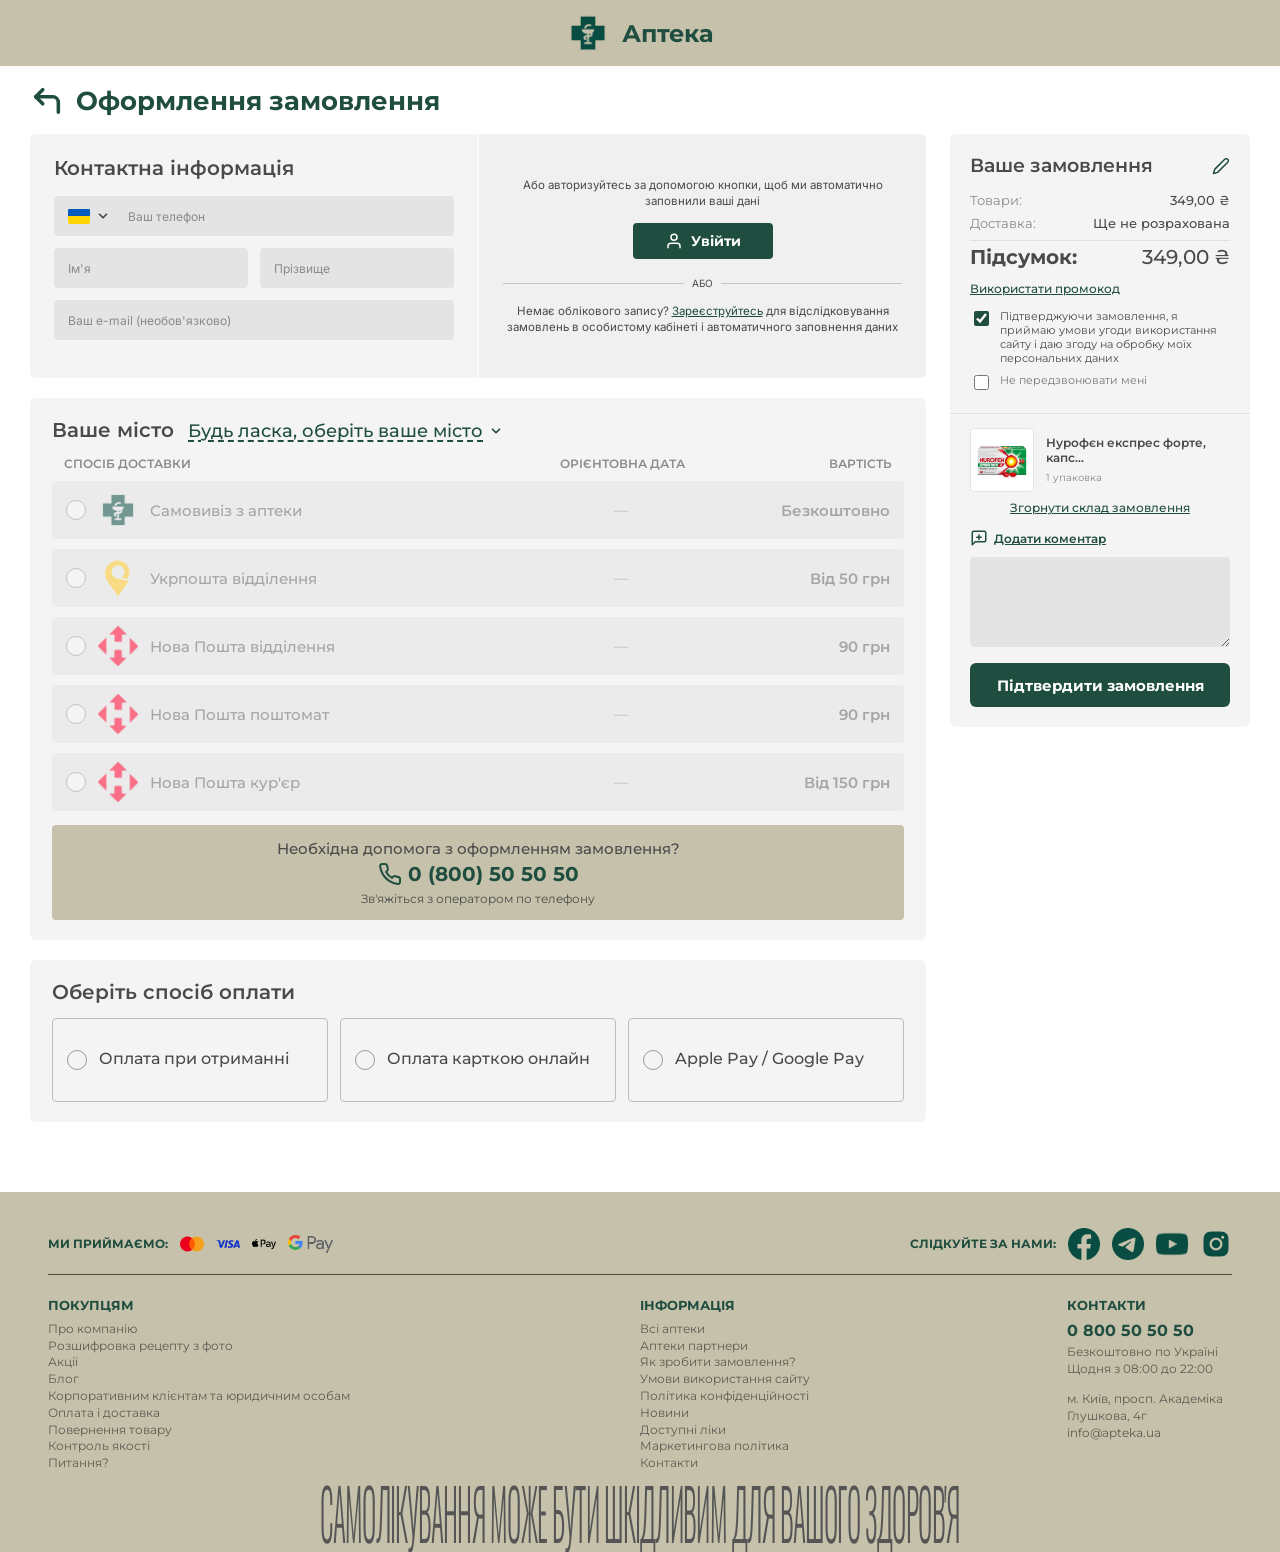
==== checkout.html @ 775d5322 "Головна сторінка, сторінка товару, оформлення замовлення" ====
<!DOCTYPE html>
<html lang="uk">
<head>
  <meta charset="UTF-8">
  <meta name="viewport" content="width=device-width, initial-scale=1.0">
  <title>Оформлення замовлення — Аптека</title>
  <link rel="stylesheet" href="css/variables.css">
  <link rel="stylesheet" href="css/base.css">
  <link rel="stylesheet" href="css/layout.css">
  <link rel="stylesheet" href="css/components.css">
  <link rel="stylesheet" href="css/checkout.css">
</head>
<body>
  <!-- Спрощена шапка сторінки -->
  <header class="header-simple">
    <a href="index.html" class="logo">
      <img src="img/logo.png" alt="Аптека">
      <span>Аптека</span>
    </a>
  </header>

  <main class="container checkout">
    <!-- Заголовок зі стрілочкою повернення -->
    <div class="checkout__title">
      <a href="index.html" class="checkout__back" aria-label="Назад">
        <span class="icon icon--return"></span>
      </a>
      <h1>Оформлення замовлення</h1>
    </div>

    <form class="checkout__grid" action="#" method="post">
      <div class="checkout__main">

        <!-- Контактна інформація -->
        <section class="card contact">
          <div class="contact__form">
            <h2>Контактна інформація</h2>

            <div class="field field--phone">
              <details class="flag-select">
                <summary aria-label="Код країни">
                  <img src="img/flag.png" alt="Україна">
                  <svg class="chev" viewBox="0 0 24 24" width="14" height="14" fill="none" stroke="currentColor" stroke-width="3" stroke-linecap="round" stroke-linejoin="round" aria-hidden="true"><path d="M6 9l6 6 6-6"/></svg>
                </summary>
                <ul>
                  <li><img src="img/flag.png" alt="">Україна <span>+380</span></li>
                </ul>
              </details>
              <input type="tel" name="phone" placeholder="Ваш телефон" inputmode="tel" autocomplete="tel" required
                     pattern="(\+?38)?0[0-9]{9}" title="Номер у форматі 0501234567 або +380501234567">
              <span class="field__error">Введіть коректний номер, наприклад 0501234567</span>
            </div>

            <div class="field-row">
              <div class="field">
                <input type="text" name="first-name" placeholder="Ім'я" autocomplete="given-name" required>
                <span class="field__error">Вкажіть ім'я</span>
              </div>
              <div class="field">
                <input type="text" name="last-name" placeholder="Прізвище" autocomplete="family-name" required>
                <span class="field__error">Вкажіть прізвище</span>
              </div>
            </div>

            <div class="field">
              <input type="email" name="email" placeholder="Ваш e-mail (необов'язково)" autocomplete="email">
              <span class="field__error">Перевірте адресу e-mail</span>
            </div>
          </div>

          <div class="contact__login">
            <p>Або авторизуйтесь за допомогою кнопки, щоб ми автоматично заповнили ваші дані</p>
            <a href="#" class="btn-login"><span class="icon icon--user"></span>Увійти</a>
            <div class="or"><span>АБО</span></div>
            <p>Немає облікового запису? <a href="#" class="link">Зареєструйтесь</a> для відслідковування замовлень в особистому кабінеті і автоматичного заповнення даних</p>
          </div>
        </section>

        <!-- Спосіб доставки -->
        <section class="card delivery">
          <div class="delivery__city">
            <h2>Ваше місто</h2>
            <a href="#city-modal" class="city-link">
              Будь ласка, оберіть ваше місто
              <svg class="chev" viewBox="0 0 24 24" width="14" height="14" fill="none" stroke="currentColor" stroke-width="3" stroke-linecap="round" stroke-linejoin="round" aria-hidden="true"><path d="M6 9l6 6 6-6"/></svg>
            </a>
          </div>

          <div class="delivery__head">
            <span>СПОСІБ ДОСТАВКИ</span>
            <span>ОРІЄНТОВНА ДАТА</span>
            <span>ВАРТІСТЬ</span>
          </div>

          <div class="delivery__list is-disabled">
            <label class="delivery__row">
              <input type="radio" name="delivery" id="d-pharmacy" disabled>
              <span class="delivery__main">
                <span class="radio"></span>
                <img src="img/logo.png" alt="">
                <span class="delivery__name">Самовивіз з аптеки</span>
              </span>
              <span class="delivery__date">—</span>
              <span class="delivery__price">Безкоштовно</span>
            </label>

            <label class="delivery__row">
              <input type="radio" name="delivery" id="d-ukr" disabled>
              <span class="delivery__main">
                <span class="radio"></span>
                <img src="img/ukrposhta.png" alt="">
                <span class="delivery__name">Укрпошта відділення</span>
              </span>
              <span class="delivery__date">—</span>
              <span class="delivery__price">Від 50 грн</span>
            </label>

            <label class="delivery__row">
              <input type="radio" name="delivery" id="d-np-branch" disabled>
              <span class="delivery__main">
                <span class="radio"></span>
                <img src="img/novaposhta.png" alt="">
                <span class="delivery__name">Нова Пошта відділення</span>
              </span>
              <span class="delivery__date">—</span>
              <span class="delivery__price">90 грн</span>
            </label>

            <label class="delivery__row">
              <input type="radio" name="delivery" id="d-np-box" disabled>
              <span class="delivery__main">
                <span class="radio"></span>
                <img src="img/novaposhta.png" alt="">
                <span class="delivery__name">Нова Пошта поштомат</span>
              </span>
              <span class="delivery__date">—</span>
              <span class="delivery__price">90 грн</span>
            </label>

            <label class="delivery__row">
              <input type="radio" name="delivery" id="d-np-courier" disabled>
              <span class="delivery__main">
                <span class="radio"></span>
                <img src="img/novaposhta.png" alt="">
                <span class="delivery__name">Нова Пошта кур'єр</span>
              </span>
              <span class="delivery__date">—</span>
              <span class="delivery__price">Від 150 грн</span>
            </label>
          </div>

          <div class="help">
            <p class="help__title">Необхідна допомога з оформленням замовлення?</p>
            <a href="tel:0800505050" class="help__phone">
              <span class="icon icon--phone"></span>
              0 (800) 50 50 50
            </a>
            <p class="help__sub">Зв'яжіться з оператором по телефону</p>
          </div>
        </section>

        <!-- Спосіб оплати -->
        <section class="card pay">
          <h2>Оберіть спосіб оплати</h2>
          <div class="pay__grid">
            <label class="pay__option">
              <input type="radio" name="pay" required>
              <span class="radio"></span>
              <span>Оплата при отриманні</span>
            </label>
            <label class="pay__option">
              <input type="radio" name="pay">
              <span class="radio"></span>
              <span>Оплата карткою онлайн</span>
            </label>
            <label class="pay__option">
              <input type="radio" name="pay">
              <span class="radio"></span>
              <span>Apple Pay / Google Pay</span>
            </label>
          </div>
        </section>
      </div>

      <!-- Ваше замовлення -->
      <aside class="card summary">
        <div class="summary__head">
          <h2>Ваше замовлення</h2>
          <a href="#order-modal" class="summary__edit" aria-label="Редагувати замовлення">
            <span class="icon icon--pencil"></span>
          </a>
        </div>

        <dl class="summary__rows">
          <div><dt>Товари:</dt><dd>349,00 ₴</dd></div>
          <div>
            <dt>Доставка:</dt>
            <dd>
              <span class="v v-none">Ще не розрахована</span>
              <span class="v v-pharmacy">Безкоштовно</span>
              <span class="v v-ukr">від 50 ₴</span>
              <span class="v v-np-branch">90 ₴</span>
              <span class="v v-np-box">90 ₴</span>
              <span class="v v-np-courier">від 150 ₴</span>
            </dd>
          </div>
          <div class="summary__total">
            <dt>Підсумок:</dt>
            <dd>
              <span class="v v-none v-pharmacy">349,00 ₴</span>
              <span class="v v-ukr">від 399,00 ₴</span>
              <span class="v v-np-branch">439,00 ₴</span>
              <span class="v v-np-box">439,00 ₴</span>
              <span class="v v-np-courier">від 499,00 ₴</span>
            </dd>
          </div>
        </dl>

        <a href="#" class="link summary__promo">Використати промокод</a>

        <label class="check">
          <input type="checkbox" required checked>
          <span>Підтверджуючи замовлення, я приймаю умови угоди використання сайту і даю згоду на обробку моїх персональних даних</span>
        </label>
        <label class="check check--muted">
          <input type="checkbox" name="no-call">
          <span>Не передзвонювати мені</span>
        </label>

        <hr class="summary__line">

        <input type="checkbox" id="fold" class="fold-toggle">
        <div class="summary__item">
          <img src="img/nurofen.png" alt="">
          <div>
            <strong>Нурофєн експрес форте, капс...</strong>
            <small>1 упаковка</small>
          </div>
        </div>
        <label for="fold" class="link summary__fold">
          <span class="when-open">Згорнути склад замовлення</span>
          <span class="when-closed">Розгорнути склад замовлення</span>
        </label>

        <a href="#" class="link summary__comment">
          <span class="icon icon--message"></span>
          Додати коментар
        </a>
        <textarea class="summary__textarea" name="comment" aria-label="Коментар до замовлення"></textarea>

        <button type="submit" class="btn-confirm">Підтвердити замовлення</button>
      </aside>
    </form>
  </main>

  <!-- Футер -->
  <footer class="footer">
    <div class="container">
      <div class="footer__top">
        <div class="footer__pay">
          <span class="footer__label">Ми приймаємо:</span>
          <img src="img/mastercard.png" alt="Mastercard">
          <img src="img/visa.png" alt="Visa">
          <img src="img/apple-pay.png" alt="Apple Pay">
          <img src="img/google-pay.png" alt="Google Pay">
        </div>
        <div class="footer__social">
          <span class="footer__label">Слідкуйте за нами:</span>
          <a href="#" aria-label="Facebook"><img src="img/facebook.png" alt="Facebook"></a>
          <a href="#" aria-label="Telegram"><img src="img/telegram.png" alt="Telegram"></a>
          <a href="#" aria-label="YouTube"><img src="img/youtube.png" alt="YouTube"></a>
          <a href="#" aria-label="Instagram"><img src="img/instagram.png" alt="Instagram"></a>
        </div>
      </div>

      <hr class="footer__line">

      <div class="footer__cols">
        <!-- Покупцям -->
        <div class="footer__col">
          <h4 class="footer__title">Покупцям</h4>
          <ul class="footer__list">
            <li><a href="#">Про компанію</a></li>
            <li><a href="#">Розшифровка рецепту з фото</a></li>
            <li><a href="#">Акції</a></li>
            <li><a href="#">Блог</a></li>
            <li><a href="#">Корпоративним клієнтам та юридичним особам</a></li>
            <li><a href="#">Оплата і доставка</a></li>
            <li><a href="#">Повернення товару</a></li>
            <li><a href="#">Контроль якості</a></li>
            <li><a href="#">Питання?</a></li>
          </ul>
        </div>

        <!-- Інформація -->
        <div class="footer__col">
          <h4 class="footer__title">Інформація</h4>
          <ul class="footer__list">
            <li><a href="#">Всі аптеки</a></li>
            <li><a href="#">Аптеки партнери</a></li>
            <li><a href="#">Як зробити замовлення?</a></li>
            <li><a href="#">Умови використання сайту</a></li>
            <li><a href="#">Політика конфіденційності</a></li>
            <li><a href="#">Новини</a></li>
            <li><a href="#">Доступні ліки</a></li>
            <li><a href="#">Маркетингова політика</a></li>
            <li><a href="#">Контакти</a></li>
          </ul>
        </div>

        <!-- Контакти -->
        <div class="footer__contacts">
          <h4>Контакти</h4>
          <p class="footer__phone">0 800 50 50 50</p>
          <p>Безкоштовно по Україні</p>
          <p>Щодня з 08:00 до 22:00</p>
          <p class="gap">м. Київ, просп. Академіка Глушкова, 4г</p>
          <p>info@apteka.ua</p>
        </div>
      </div>

      <div class="footer__warning">
        <span>САМОЛІКУВАННЯ МОЖЕ БУТИ ШКІДЛИВИМ ДЛЯ ВАШОГО ЗДОРОВ'Я</span>
      </div>
    </div>
  </footer>

  <!-- Мобільна навігація -->
  <nav class="mobile-nav" aria-label="Мобільна навігація">
    <a href="index.html" class="mobile-nav__item"><span class="icon icon--home"></span><span>Головна</span></a>
    <a href="catalog.html" class="mobile-nav__item"><span class="icon icon--catalog"></span><span>Каталог</span></a>
    <a href="pharmacies.html" class="mobile-nav__item"><span class="icon icon--location"></span><span>Всі аптеки</span></a>
    <a href="#" class="mobile-nav__item"><span class="icon icon--saved"></span><span>Обране</span></a>
    <a href="checkout.html" class="mobile-nav__item"><span class="icon icon--shop"></span><span>Кошик</span></a>
  </nav>

  <!-- Модальне вікно вибір міста -->
  <div class="modal" id="city-modal">
    <a href="#" class="modal__overlay" aria-label="Закрити"></a>
    <div class="modal__dialog">
      <a href="#" class="modal__close modal__close--light" aria-label="Закрити">
        <svg viewBox="0 0 24 24" width="24" height="24" fill="none" stroke="currentColor" stroke-width="2.5" stroke-linecap="round" aria-hidden="true"><path d="M5 5l14 14M19 5L5 19"/></svg>
      </a>
      <div class="city__top">
        <label for="city-input">Ваш населений пункт:</label>
        <div class="city__search">
          <input id="city-input" type="text" placeholder="Введіть назву міста" autocomplete="off">
          <button type="button" aria-label="Визначити місцезнаходження">
            <svg viewBox="0 0 24 24" width="26" height="26" fill="none" stroke="currentColor" stroke-width="2" stroke-linecap="round" aria-hidden="true"><circle cx="12" cy="12" r="7"/><circle cx="12" cy="12" r="2.5" fill="currentColor"/><path d="M12 2v3M12 19v3M2 12h3M19 12h3"/></svg>
          </button>
        </div>
        <p>Ми возимо у всі населені пункти України. Вкажіть необхідне Вам місто чи село, щоб побачити доступні способи доставки</p>
      </div>
      <div class="city__popular">
        <h3>Популярні міста:</h3>
        <div class="city__chips">
          <a href="#" class="city-chip">Київ</a>
          <a href="#" class="city-chip">Львів</a>
          <a href="#" class="city-chip">Харків</a>
          <a href="#" class="city-chip">Одеса</a>
          <a href="#" class="city-chip">Дніпро</a>
          <a href="#" class="city-chip">Луцьк</a>
          <a href="#" class="city-chip">Полтава</a>
          <a href="#" class="city-chip">Запоріжжя</a>
        </div>
      </div>
    </div>
  </div>

  <!-- Модальне вікно редагування замовлення -->
  <div class="modal" id="order-modal">
    <a href="#" class="modal__overlay" aria-label="Закрити"></a>
    <div class="modal__dialog modal__dialog--order">
      <a href="#" class="modal__close modal__close--dark" aria-label="Закрити">
        <svg viewBox="0 0 24 24" width="24" height="24" fill="none" stroke="currentColor" stroke-width="2.5" stroke-linecap="round" aria-hidden="true"><path d="M5 5l14 14M19 5L5 19"/></svg>
      </a>
      <div class="order-item">
        <img src="img/nurofen.png" alt="Нурофєн експрес форте">
        <div class="order-item__info">
          <h3>Нурофєн експрес форте</h3>
          <small>Арт: 814278</small>
          <div class="order-item__qty">
            <button type="button" class="qty-btn" aria-label="Менше">
              <svg viewBox="0 0 24 24" width="20" height="20" fill="none" stroke="currentColor" stroke-width="3" stroke-linecap="round" aria-hidden="true"><path d="M5 12h14"/></svg>
            </button>
            <span>1</span>
            <button type="button" class="qty-btn" aria-label="Більше">
              <svg viewBox="0 0 24 24" width="20" height="20" fill="none" stroke="currentColor" stroke-width="3" stroke-linecap="round" aria-hidden="true"><path d="M12 5v14M5 12h14"/></svg>
            </button>
          </div>
        </div>
        <button type="button" class="order-item__delete" aria-label="Видалити товар">
          <svg viewBox="0 0 24 24" width="22" height="22" fill="none" stroke="currentColor" stroke-width="2" stroke-linecap="round" stroke-linejoin="round" aria-hidden="true"><path d="M4 7h16M9 7V4h6v3M6 7l1 13h10l1-13M10 11v6M14 11v6"/></svg>
        </button>
      </div>
    </div>
  </div>

  <!-- Скрипт для перегляду інформації в футері на мобільному -->
  <script>
    document.querySelectorAll('.footer__title').forEach(title => {
      title.addEventListener('click', () => {
        if (window.innerWidth <= 640) {
          title.parentElement.classList.toggle('is-open');
        }
      });
    });
  </script>
</body>
</html>
---- css/variables.css ----
:root {
  /* Кольори */
  --color-primary: #1F4D3F;
  --color-accent: #C5C1AA;
  --color-accent-dark: #B3AF96;
  --color-bg-soft: #E6F2E6;
  --color-text: #1A1A1A;
  --color-text-muted: #6F6F6F;
  --color-border: #E3E3E3;

  /* Шрифти */
  --font-heading: "Montserrat", Arial, sans-serif;
  --font-body: "Inter", Arial, sans-serif;

  /* Радіуси й тіні */
  --radius-sm: 6px;
  --radius-lg: 24px;
  --radius-pill: 999px;
  --shadow-pill: 0 3px 6px rgba(0, 0, 0, .3);
  --shadow-header: 0 4px 10px rgba(0, 0, 0, .25);

  /* Геометрія */
  --header-h: 76px;
  --container: 1290px;
  --gap: 34px;

  /* Векторні SVG-іконки */
  --svg-location: url("data:image/svg+xml,%3Csvg xmlns='http://www.w3.org/2000/svg' viewBox='0 0 24 24' fill='none' stroke='white' stroke-width='2' stroke-linecap='round' stroke-linejoin='round'%3E%3Cpath d='M21 10c0 7-9 13-9 13s-9-6-9-13a9 9 0 0 1 18 0z'%3E%3C/path%3E%3Ccircle cx='12' cy='10' r='3'%3E%3C/circle%3E%3C/svg%3E");
  --svg-location-filled: url("data:image/svg+xml,%3Csvg xmlns='http://www.w3.org/2000/svg' viewBox='0 0 24 24' fill='white'%3E%3Cpath d='M12 2C8.13 2 5 5.13 5 9c0 5.25 7 13 7 13s7-7.75 7-13c0-3.87-3.13-7-7-7zm0 9.5c-1.38 0-2.5-1.12-2.5-2.5s1.12-2.5 2.5-2.5 2.5 1.12 2.5 2.5-1.12 2.5-2.5 2.5z'/%3E%3C/svg%3E");

  --svg-chevron-down: url("data:image/svg+xml,%3Csvg xmlns='http://www.w3.org/2000/svg' viewBox='0 0 24 24' fill='none' stroke='white' stroke-width='2.5' stroke-linecap='round' stroke-linejoin='round'%3E%3Cpolyline points='6 9 12 15 18 9'%3E%3C/polyline%3E%3C/svg%3E");

  --svg-saved: url("data:image/svg+xml,%3Csvg xmlns='http://www.w3.org/2000/svg' viewBox='0 0 24 24' fill='none' stroke='currentColor' stroke-width='2' stroke-linecap='round' stroke-linejoin='round'%3E%3Cpath d='M19 21l-7-5-7 5V5a2 2 0 0 1 2-2h10a2 2 0 0 1 2 2z'%3E%3C/path%3E%3C/svg%3E");
  --svg-saved-filled: url("data:image/svg+xml,%3Csvg xmlns='http://www.w3.org/2000/svg' viewBox='0 0 24 24' fill='currentColor'%3E%3Cpath d='M17 3H7c-1.1 0-1.99.9-1.99 2L5 21l7-3 7 3V5c0-1.1-.9-2-2-2z'/%3E%3C/svg%3E");

  --svg-user: url("data:image/svg+xml,%3Csvg xmlns='http://www.w3.org/2000/svg' viewBox='0 0 24 24' fill='none' stroke='currentColor' stroke-width='2' stroke-linecap='round' stroke-linejoin='round'%3E%3Cpath d='M20 21v-2a4 4 0 0 0-4-4H8a4 4 0 0 0-4 4v2'%3E%3C/path%3E%3Ccircle cx='12' cy='7' r='4'%3E%3C/circle%3E%3C/svg%3E");
  --svg-user-filled: url("data:image/svg+xml,%3Csvg xmlns='http://www.w3.org/2000/svg' viewBox='0 0 24 24' fill='currentColor'%3E%3Cpath d='M12 12c2.21 0 4-1.79 4-4s-1.79-4-4-4-4 1.79-4 4 1.79 4 4 4zm0 2c-2.67 0-8 1.34-8 4v2h16v-2c0-2.66-5.33-4-8-4z'/%3E%3C/svg%3E");

  --svg-shop: url("data:image/svg+xml,%3Csvg xmlns='http://www.w3.org/2000/svg' viewBox='0 0 24 24' fill='none' stroke='currentColor' stroke-width='2' stroke-linecap='round' stroke-linejoin='round'%3E%3Ccircle cx='9' cy='21' r='1'%3E%3C/circle%3E%3Ccircle cx='20' cy='21' r='1'%3E%3C/circle%3E%3Cpath d='M1 1h4l2.68 13.39a2 2 0 0 0 2 1.61h9.72a2 2 0 0 0 2-1.61L23 6H6'%3E%3C/path%3E%3C/svg%3E");
  --svg-shop-filled: url("data:image/svg+xml,%3Csvg xmlns='http://www.w3.org/2000/svg' viewBox='0 0 24 24' fill='currentColor'%3E%3Cpath d='M7 18c-1.1 0-1.99.9-1.99 2S5.9 22 7 22s2-.9 2-2-.9-2-2-2zM1 2v2h2l3.6 7.59-1.35 2.45c-.16.28-.25.61-.25.96 0 1.1.9 2 2 2h12v-2H7.42c-.14 0-.25-.11-.25-.25l.03-.12.9-1.63h7.45c.75 0 1.41-.41 1.75-1.03l3.58-6.49A1.003 1.003 0 0 0 20 4H5.21l-.94-2H1zm16 16c-1.1 0-1.99.9-1.99 2s.89 2 1.99 2 2-.9 2-2-.9-2-2-2z'/%3E%3C/svg%3E");

  --svg-catalog: url("data:image/svg+xml,%3Csvg xmlns='http://www.w3.org/2000/svg' viewBox='0 0 24 24' fill='currentColor'%3E%3Ccircle cx='7' cy='7' r='3'/%3E%3Ccircle cx='17' cy='7' r='3'/%3E%3Ccircle cx='7' cy='17' r='3'/%3E%3Ccircle cx='17' cy='17' r='3'/%3E%3C/svg%3E");
  --svg-search: url("data:image/svg+xml,%3Csvg xmlns='http://www.w3.org/2000/svg' viewBox='0 0 24 24' fill='none' stroke='white' stroke-width='2.5' stroke-linecap='round' stroke-linejoin='round'%3E%3Ccircle cx='11' cy='11' r='7'%3E%3C/circle%3E%3Cline x1='21' y1='21' x2='16.65' y2='16.65'%3E%3C/line%3E%3C/svg%3E");

  --svg-arrow-back: url("data:image/svg+xml,%3Csvg xmlns='http://www.w3.org/2000/svg' viewBox='0 0 24 24' fill='none' stroke='currentColor' stroke-width='2' stroke-linecap='round' stroke-linejoin='round'%3E%3Cpolyline points='14 18 8 12 14 6'%3E%3C/polyline%3E%3C/svg%3E");
  --svg-arrow-forward: url("data:image/svg+xml,%3Csvg xmlns='http://www.w3.org/2000/svg' viewBox='0 0 24 24' fill='none' stroke='currentColor' stroke-width='2' stroke-linecap='round' stroke-linejoin='round'%3E%3Cpolyline points='10 6 16 12 10 18'%3E%3C/polyline%3E%3C/svg%3E");

  --svg-home: url("data:image/svg+xml,%3Csvg xmlns='http://www.w3.org/2000/svg' viewBox='0 0 24 24' fill='none' stroke='currentColor' stroke-width='2' stroke-linecap='round' stroke-linejoin='round'%3E%3Cpath d='M3 9l9-7 9 7v11a2 2 0 0 1-2 2H5a2 2 0 0 1-2-2z'%3E%3C/path%3E%3Cpolyline points='9 22 9 12 15 12 15 22'%3E%3C/polyline%3E%3C/svg%3E");
}
---- css/base.css ----
@import url("https://fonts.googleapis.com/css2?family=Inter:wght@400;500;600&family=Montserrat:wght@400;500;600;700&family=Oswald:wght@300;400&display=swap");

*, *::before, *::after {
  box-sizing: border-box;
}

body {
  margin: 0;
  min-height: 100vh;
  display: flex;
  flex-direction: column;
  font-family: var(--font-body);
  color: var(--color-text);
  background: #fff;
  line-height: 1.3;
  overflow-x: hidden;
}

main {
  flex: 1;
}

img, svg {
  display: block;
  max-width: 100%;
}

a {
  color: inherit;
  text-decoration: none;
}

h1, h2, h3, h4, p {
  margin: 0;
}

ul {
  list-style: none;
  margin: 0;
  padding: 0;
}

button {
  font-family: inherit;
  cursor: pointer;
}

:focus-visible {
  outline: 2px solid var(--color-primary);
  outline-offset: 2px;
}
---- css/layout.css ----
.container {
    width: 100%;
    max-width: var(--container);
    margin: 0 auto;
    padding: 0 20px;
  }
  
  /* Верхня смуга */
  .topbar {
    height: 34px;
    display: flex;
    align-items: center;
    background: var(--color-primary);
    color: #fff;
    font: 500 14px var(--font-heading);
  }
  
  .topbar__inner {
    display: flex;
    justify-content: space-between;
    align-items: center;
    width: 100%;
    max-width: 100%;
    padding: 0 44px;
  }
  
  /* Шапка */
  .header {
    position: sticky;
    top: 0;
    z-index: 100;
    height: var(--header-h);
    background: #fff;
    box-shadow: var(--shadow-header);
  }
  
  .header__inner {
    display: flex;
    align-items: center;
    justify-content: flex-start;
    width: 100%;
    max-width: 100%;
    height: 100%;
    padding-left: 44px;
    padding-right: 0;
    gap: 20px;
  }
  
  .logo,
  .pill {
    flex-shrink: 0;
  }
  
  /* Пошук */
  .search {
    flex: 1 1 200px;
    min-width: 160px;
    position: relative;
    display: block;
  }
  
  /* Секції */
  .section-head {
    display: flex;
    justify-content: space-between;
    align-items: center;
    margin: 0 0 16px;
  }
  
  .section-head h2 {
    font: 700 18px var(--font-heading);
    color: var(--color-primary);
  }
  
  .section-head + .products-grid {
    margin-bottom: 44px;
  }
  
  /* Сітка товарів */
  .products-grid {
    display: grid;
    grid-template-columns: repeat(4, 1fr);
    gap: var(--gap);
  }
  
  .pagination {
    display: none;
  }
  
  /* Футер */
  .footer {
    overflow: hidden;
    padding: 36px 0 0;
    background: var(--color-accent);
    font-family: var(--font-heading);
  }
  
  .footer .container {
    max-width: 1440px;
    padding: 0 48px;
  }
  
  .footer__top {
    display: flex;
    flex-direction: row;
    justify-content: space-between;
    align-items: center;
  }
  
  .footer__cols {
    display: grid;
    grid-template-columns: 48% 34% 1fr;
    gap: 24px;
  }
---- css/components.css ----
/*  Векторні іконки */
.icon {
  display: inline-block;
  flex: none;
  width: var(--icon-size, 24px);
  height: var(--icon-size, 24px);
  background-color: currentColor;
  transition: transform .2s;
  -webkit-mask: var(--icon) center / contain no-repeat;
          mask: var(--icon) center / contain no-repeat;
}

.icon--location      { --icon: var(--svg-location); --icon-filled: var(--svg-location-filled); }
.icon--chevron       { --icon: var(--svg-chevron-down); }
.icon--saved         { --icon: var(--svg-saved);    --icon-filled: var(--svg-saved-filled); }
.icon--user          { --icon: var(--svg-user);     --icon-filled: var(--svg-user-filled); }
.icon--shop          { --icon: var(--svg-shop);     --icon-filled: var(--svg-shop-filled); }
.icon--catalog       { --icon: var(--svg-catalog); }
.icon--search        { --icon: var(--svg-search); }
.icon--arrow-back    { --icon: var(--svg-arrow-back); }
.icon--arrow-forward { --icon: var(--svg-arrow-forward); }
.icon--home          { --icon: var(--svg-home); }

.topbar__city:hover .icon,
.action.is-active .icon {
  -webkit-mask-image: var(--icon-filled);
          mask-image: var(--icon-filled);
}

/*  Верхня смуга */
.topbar strong {
  margin-left: 6px;
  font-weight: 600;
}

.topbar__city {
  display: inline-flex;
  align-items: center;
  gap: 6px;
  font-weight: 600;
  white-space: nowrap;
}

.topbar__city .icon {
  --icon-size: 16px;
}

/* Шапка */
.logo {
  display: flex;
  align-items: center;
  gap: 12px;
  flex: none;
  font: 700 24px var(--font-heading);
  color: var(--color-primary);
}

.logo img {
  width: 48px;
  height: 48px;
}

.pill {
  display: inline-flex;
  align-items: center;
  gap: 8px;
  flex: none;
  height: 36px;
  padding: 0 16px;
  line-height: 1;
  border-radius: var(--radius-pill);
  background: var(--color-primary);
  color: #fff;
  font: 700 14px var(--font-heading);
  box-shadow: var(--shadow-pill);
  white-space: nowrap;
  transition: transform .2s;
}

.pill:hover {
  transform: scale(1.04);
}

.pill .icon {
  --icon-size: 18px;
}

.search input {
  display: block;
  width: 100%;
  height: 42px;
  padding: 0 48px 0 20px;
  border: 0;
  border-radius: var(--radius-pill);
  box-shadow: var(--shadow-pill);
  font: 400 13px var(--font-body);
  color: var(--color-text);
  outline: none;
}

.search input::placeholder {
  color: #9a9a9a;
}

.search__btn {
  position: absolute;
  right: 4px;
  top: 50%;
  transform: translateY(-50%);
  width: 34px;
  height: 34px;
  padding: 0;
  border: 0;
  border-radius: 50%;
  color: #fff;
  background: var(--color-primary);
  display: grid;
  place-items: center;
  z-index: 2;
}

.search__btn .icon {
  --icon-size: 18px;
}

/* Меню */
.header__actions {
  position: relative;
  margin-left: 64px;
  flex-shrink: 0;
  align-self: stretch;
  display: flex;
  align-items: center;
  gap: 26px;
  padding: 0 36px 0 16px;
  background-color: var(--color-accent);
}

.header__actions::before {
  content: "";
  position: absolute;
  top: 0;
  right: 100%;
  width: 44px;
  height: 100%;
  background-color: var(--color-accent);
  pointer-events: none;
  -webkit-mask: url("data:image/svg+xml,%3Csvg xmlns='http://www.w3.org/2000/svg' viewBox='0 0 44 76' preserveAspectRatio='none'%3E%3Cpath d='M44 0 C24 0, 10 32, 22 50 C28 58, 16 76, 0 76 L44 76 Z' fill='black'/%3E%3C/svg%3E") no-repeat center / 100% 100%;
          mask: url("data:image/svg+xml,%3Csvg xmlns='http://www.w3.org/2000/svg' viewBox='0 0 44 76' preserveAspectRatio='none'%3E%3Cpath d='M44 0 C24 0, 10 32, 22 50 C28 58, 16 76, 0 76 L44 76 Z' fill='black'/%3E%3C/svg%3E") no-repeat center / 100% 100%;
}

.action {
  display: flex;
  flex-direction: column;
  align-items: center;
  gap: 3px;
  font: 500 12px var(--font-heading);
  color: var(--color-primary);
}

.action__icon {
  position: relative;
  display: block;
}

.action .icon {
  --icon-size: 22px;
}

.badge {
  position: absolute;
  top: -6px;
  right: -10px;
  width: 16px;
  height: 16px;
  border-radius: 50%;
  background: var(--color-primary);
  color: #fff;
  font: 700 9px var(--font-heading);
  display: grid;
  place-items: center;
}

/* Банер */
.hero {
  position: relative;
  min-height: 290px;
  margin: 20px 0 70px;
  padding: 0 48px;
  display: flex;
  align-items: center;
  background: var(--color-bg-soft);
  border-radius: var(--radius-lg);
  overflow: visible;
}

.hero__text {
  max-width: 48%;
  z-index: 2;
}

.hero__title {
  font: 700 32px var(--font-heading);
  color: var(--color-primary);
  line-height: 1.2;
}

.hero__sub {
  margin: 12px 0 24px;
  font: 400 13px var(--font-body);
}

.btn-outline {
  display: inline-flex;
  align-items: center;
  height: 32px;
  padding: 0 14px;
  border: 1.5px solid var(--color-primary);
  border-radius: var(--radius-sm);
  background: transparent;
  color: var(--color-primary);
  font: 600 12px var(--font-heading);
  transition: background .2s, color .2s;
}

.btn-outline:hover {
  background: var(--color-primary);
  color: #fff;
}

.hero__img {
  position: absolute;
  top: 0;
  right: 0;
  height: 350px;
  width: auto;
  pointer-events: none;
  z-index: 1;
}

/* Стрілки */
.arrows {
  display: flex;
  gap: 10px;
}

.arrow {
  width: 32px;
  height: 32px;
  padding: 0;
  border: 0;
  border-radius: var(--radius-sm);
  background: #E8E8E8;
  color: #7A7A7A;
  display: grid;
  place-items: center;
  transition: background .2s, color .2s;
}

.arrow .icon {
  --icon-size: 16px;
}

.arrow:hover:not(:disabled) {
  background: #DCDCDC;
  color: var(--color-primary);
}

.arrow:disabled {
  opacity: .35;
  cursor: default;
}

/* Картка товару */
.product-card {
  position: relative;
  display: flex;
  flex-direction: column;
  min-height: 297px;
  padding: 12px 14px 14px;
  background: #fff;
  border: 1px solid var(--color-border);
  border-radius: var(--radius-sm);
  transition: transform .2s, box-shadow .2s;
}

.product-card:hover {
  transform: translateY(-2px);
  box-shadow: 0 6px 14px rgba(0, 0, 0, .08);
}

.product-card__overlay {
  position: absolute;
  inset: 0;
  z-index: 1;
}

/* Кнопка збереження */
.save {
  position: absolute;
  top: 0;
  right: 0;
  z-index: 3;
  width: 28px;
  height: 28px;
  display: grid;
  place-items: center;
  background: #fff;
  border: 1px solid var(--color-border);
  border-radius: 0 var(--radius-sm) 0 var(--radius-sm);
  color: var(--color-primary);
  cursor: pointer;
  transition: transform .2s;
}

.save input {
  position: absolute;
  inset: 0;
  width: 100%;
  height: 100%;
  margin: 0;
  opacity: 0;
  cursor: pointer;
}

.save .icon {
  --icon-size: 13px;
  pointer-events: none;
}

.save:hover .icon {
  transform: scale(1.15);
}

.save input:checked + .icon {
  -webkit-mask-image: var(--svg-saved-filled);
          mask-image: var(--svg-saved-filled);
}

.product-card__img {
  width: 100%;
  height: 175px;
  object-fit: contain;
}

.product-card__title {
  margin-top: 10px;
  min-height: 34px;
  font: 400 12px/1.35 var(--font-body);
}

.product-card__title a {
  position: relative;
  z-index: 2;
}

.product-card__title a:hover {
  text-decoration: underline;
}

.product-card__bottom {
  margin-top: auto;
  display: flex;
  justify-content: space-between;
  align-items: flex-end;
  gap: 8px;
  padding-top: 12px;
}

.product-card__price {
  font: 700 15px var(--font-heading);
}

.product-card__stock {
  margin-top: 3px;
  font: 400 9px var(--font-body);
  color: var(--color-text-muted);
}

.product-card__actions {
  position: relative;
  z-index: 3;
  display: flex;
  align-items: center;
  gap: 8px;
}

.btn-cart {
  display: inline-flex;
  align-items: center;
  gap: 6px;
  height: 34px;
  padding: 0 10px;
  border: 0;
  border-radius: var(--radius-sm);
  background: var(--color-accent);
  color: var(--color-primary);
  font: 700 12px var(--font-heading);
  box-shadow: 0 2px 4px rgba(0, 0, 0, .2);
  transition: background .2s;
}

.btn-cart .icon {
  --icon-size: 16px;
}

.btn-cart:hover {
  background: var(--color-accent-dark);
}

.product-card--out {
  color: #9a9a9a;
}

.product-card--out > *:not(.product-card__bottom):not(.product-card__overlay) {
  opacity: .55;
}

.product-card--out .btn-cart {
  display: none;
}

/*  Футер  */
.footer a, .footer li, .footer p {
  font-family: inherit;
}

.footer__pay, .footer__social {
  display: flex;
  flex-direction: row;
  align-items: center;
  gap: 12px;
}

.footer__pay img {
  height: 24px;
  width: auto;
}

.footer__pay img[alt="Google Pay"] {
  height: 18px;
}

.footer__social img {
  width: 32px;
  height: 32px;
  object-fit: contain;
}

.footer__label {
  font: 700 12px var(--font-heading);
  color: var(--color-primary);
  text-transform: uppercase;
}

.footer__line {
  margin: 14px 0 22px;
  border: 0;
  border-top: 1px solid rgba(0, 0, 0, .6);
}

.footer h4 {
  margin-bottom: 8px;
  font: 700 13px var(--font-heading);
  color: var(--color-primary);
  text-transform: uppercase;
}

.footer li, .footer__contacts p {
  font: 400 12px/1.4 var(--font-heading);
  color: #5c5c52;
}

.footer li a:hover {
  color: var(--color-primary);
  text-decoration: underline;
}

.footer__contacts .footer__phone {
  margin-bottom: 4px;
  font: 700 16px var(--font-heading);
  color: var(--color-primary);
}

.footer__contacts .gap {
  margin-top: 14px;
}

.footer__warning {
  min-height: 80px;
  padding: 16px 0;
  display: flex;
  align-items: center;
  justify-content: center;
}

.footer__warning span {
  display: block;
  white-space: nowrap;
  color: #555;
  letter-spacing: -1px;
  font: 300 32px/1 "Oswald", "Arial Narrow", sans-serif;
  transform: scale(0.85, 2.2);
}

.footer__list {
  display: block;
}

.mobile-nav {
  display: none;
}

   /* АДАПТИВНІ СТИЛІ ДЛЯ ПЛАНШЕТА (641px – 1024px) */

@media (min-width: 641px) and (max-width: 1024px) {
  :root {
    --gap: 20px;
  }

  .container {
    padding: 0 24px;
  }

  /* Верхня зелена смуга */
  .topbar__inner {
    padding: 0 24px;
    font-size: 13px;
  }

  /* Шапка */
  .header {
    position: relative;
    height: auto;
    background: #fff;
    padding: 0;
    overflow: hidden;
  }

  .header::after {
    display: none;
  }

  .header::before {
    content: "";
    position: absolute;
    top: 0;
    right: 0;
    bottom: 0;
    width: 360px;
    background-color: var(--color-accent);
    z-index: 1;
    pointer-events: none;
    clip-path: path("M 360 0 L 80 0 C 40 0, 10 35, 45 68 C 65 88, 30 130, 0 130 L 360 130 Z");
  }

  .header__inner {
    position: relative;
    display: flex;
    flex-wrap: wrap;
    align-items: center;
    padding: 12px 24px 14px;
    gap: 0;
    z-index: 2;
  }

  /* Логотип + Аптека */
  .logo {
    order: 1 !important;
    display: flex;
    align-items: center;
    gap: 10px;
    height: 48px;
    margin-right: 18px;
    font-size: 22px;
  }

  .logo img {
    width: 40px;
    height: 40px;
  }

  /* Каталог */
  .btn-catalog {
    order: 2 !important;
    height: 36px;
    padding: 0 16px;
    font-size: 13px;
    margin-right: 12px;
  }

  /* Всі аптеки */
  .btn-pharmacies {
    order: 3 !important;
    height: 36px;
    padding: 0 16px;
    font-size: 13px;
    margin-right: 0;
  }

  /* Блок дій */
  .header__actions {
    order: 4 !important;
    margin-left: auto;
    display: flex;
    align-items: center;
    gap: 22px;
    height: 48px;
    padding: 0 10px 0 20px;
    background-color: transparent !important;
    position: relative;
    z-index: 3;
  }

  .header__actions::before {
    display: none;
  }

  .action {
    font-size: 11px;
  }

  .action .icon {
    --icon-size: 22px;
  }

  /* Поле пошуку */
  .search {
    order: 5 !important;
    flex: 0 0 100%;
    width: 100%;
    margin-top: 14px;
    position: relative;
    z-index: 3;
  }

  .search input {
    height: 44px;
    background: #fff;
    box-shadow: 0 2px 8px rgba(0, 0, 0, 0.1);
  }

  .search__btn {
    right: 4px;
  }

  /* Банер */
  .hero {
    min-height: 250px;
    margin: 20px 0 44px;
    padding: 0 32px;
  }

  .hero__title {
    font-size: 24px;
  }

  .hero__sub {
    font-size: 13px;
    margin: 8px 0 18px;
  }

  .hero__img {
    height: 280px;
    top: 0;
    right: -10px;
  }

  /* Стрілочки слайдера товарів */
  .arrows {
    display: flex;
    gap: 8px;
  }

  .arrow {
    width: 32px;
    height: 32px;
  }

  .products-grid {
    display: grid !important;
    grid-template-columns: repeat(2, 1fr) !important;
    gap: 18px;
  }

  /* Картки товарів */
  .product-card {
    min-height: 310px;
    padding: 14px;
  }

  .product-card .save {
    position: absolute;
    top: 0;
    right: 0;
    width: 30px;
    height: 30px;
    display: grid;
    place-items: center;
  }

  .product-card__img {
    height: 170px;
  }

  .product-card__bottom {
    display: flex;
    justify-content: space-between;
    align-items: flex-end;
  }

  .btn-cart {
    height: 36px;
    padding: 0 14px;
  }

  .pagination {
    display: none;
  }

  /* Футер планшета */
  .footer .container {
    padding: 0 24px;
  }

  .footer__cols {
    display: grid;
    grid-template-columns: 38% 32% 1fr;
    gap: 20px;
    align-items: start;
  }

  .footer__contacts {
    grid-column: auto;
  }
}

/* АДАПТИВНІ СТИЛІ (Телефон ≤ 640px) */

@media (max-width: 640px) {
  .topbar {
    height: auto;
    padding: 6px 0;
    font-size: 11px;
  }

  .topbar__inner {
    padding: 0 14px;
  }

  .topbar__city .icon {
    -webkit-mask-image: var(--svg-chevron-down) !important;
            mask-image: var(--svg-chevron-down) !important;
    --icon-size: 11px;
  }

  .header {
    height: auto;
    padding: 10px 14px;
  }

  .header__inner {
    display: flex;
    flex-direction: column;
    align-items: stretch;
    gap: 10px;
    padding: 0;
  }

  .pill,
  .header__actions {
    display: none;
  }

  .logo {
    justify-content: center;
    font-size: 20px;
  }

  .logo img {
    width: 36px;
    height: 36px;
  }

  .search {
    width: 100%;
    min-width: 0;
    flex: none;
  }

  .search input {
    width: 100%;
    padding: 0 46px 0 16px;
  }

  .search__btn {
    right: 4px;
  }

  .hero {
    flex-direction: column;
    background: transparent;
    padding: 0;
    margin: 10px 0 24px;
    min-height: auto;
    overflow: visible;
  }

  .hero__img {
    position: static;
    transform: none;
    height: 180px;
    width: auto;
    margin: 0 -8px -20px auto;
    z-index: 2;
  }

  .hero__text {
    width: 100%;
    max-width: 100%;
    background: var(--color-bg-soft);
    border-radius: var(--radius-lg);
    padding: 34px 16px 18px;
    align-items: flex-start;
    text-align: left;
    z-index: 1;
  }

  .hero__title {
    font-size: 19px;
  }

  .hero__sub {
    margin: 8px 0 16px;
    font-size: 12px;
  }

  .btn-outline {
    width: 100%;
    justify-content: center;
    height: 38px;
    font-size: 13px;
  }

  .arrows {
    display: none;
  }

  .products-grid {
    grid-template-columns: 1fr;
    gap: 14px;
  }

  .section-head + .products-grid {
    margin-bottom: 16px;
  }

  /* Мобільна картка*/
  .product-card .save {
    position: relative;
    top: auto;
    right: auto;
    width: 34px;
    height: 34px;
    border-radius: var(--radius-sm);
  }

  .product-card .save .icon {
    --icon-size: 16px;
  }

  .pagination {
    display: flex;
    justify-content: center;
    align-items: center;
    gap: 8px;
    margin: 16px 0 32px;
  }

  .page-btn {
    width: 36px;
    height: 36px;
    padding: 0;
    display: inline-flex;
    align-items: center;
    justify-content: center;
    border-radius: var(--radius-sm);
    background: #E8ECE9;
    color: var(--color-primary);
    font: 600 13px var(--font-heading);
    border: 0;
  }

  .page-btn.is-active {
    background: var(--color-primary);
    color: #fff;
  }

  /* Мобільний футер  */
  .footer {
    padding-bottom: 80px;
    text-align: center;
  }

  .footer .container {
    display: flex;
    flex-direction: column;
    padding: 0 16px;
  }

  .footer__cols {
    display: flex;
    flex-direction: column;
    gap: 10px;
    order: 1;
    margin-bottom: 20px;
  }

  /* Акордеони на телефоні */
  .footer__title {
    display: flex;
    justify-content: center;
    align-items: center;
    position: relative;
    padding: 12px 24px;
    margin-bottom: 0;
    border-bottom: 1px solid rgba(0, 0, 0, 0.15);
    cursor: pointer;
    font: 700 13px var(--font-heading);
    color: var(--color-primary);
    text-align: center;
  }

  .footer__title::after {
    content: "⌵";
    position: absolute;
    right: 8px;
    font-size: 15px;
    font-weight: bold;
  }

  .footer__col.is-open .footer__title::after {
    content: "︿";
  }

  /* Початково списки приховані на телефоні */
  .footer__list {
    display: none;
    padding: 8px 0 12px;
  }

  .footer__col.is-open .footer__list {
    display: block;
  }

  .footer__col li {
    padding: 4px 0;
  }

  .footer__contacts {
    text-align: center;
    padding: 10px 0;
  }

  .footer__contacts .gap {
    margin-top: 8px;
  }

  .footer__line {
    display: none;
  }

  .footer__top {
    display: flex;
    flex-direction: column;
    align-items: center;
    gap: 14px;
    order: 2;
  }

  .footer__pay,
  .footer__social {
    justify-content: center;
    width: 100%;
  }

  .footer__warning {
    order: 3;
  }

  .footer__warning span {
    font-size: 15px;
    transform: none;
    white-space: normal;
    text-align: center;
  }

  /* Нижнє меню */
  .mobile-nav {
    display: flex !important;
    justify-content: space-around;
    align-items: center;
    position: fixed !important;
    bottom: 0 !important;
    left: 0 !important;
    right: 0 !important;
    width: 100vw;
    height: 58px;
    background-color: var(--color-accent) !important;
    border-top: 1px solid rgba(0, 0, 0, 0.1);
    box-shadow: 0 -3px 12px rgba(0, 0, 0, 0.12);
    z-index: 99999 !important;
  }

  .mobile-nav__item {
    display: flex;
    flex-direction: column;
    align-items: center;
    gap: 2px;
    font: 600 10px var(--font-heading);
    color: var(--color-primary);
  }

  .mobile-nav__item .icon {
    --icon-size: 20px;
  }
}
---- css/checkout.css ----
:root {
    --co-card: #F4F4F4;
    --co-field: #E4E4E4;
    --co-text: #4A4A4A;
    --co-muted: #8A8A8A;
    --co-error: #C0392B;
  
    --svg-return: url("data:image/svg+xml,%3Csvg xmlns='http://www.w3.org/2000/svg' viewBox='0 0 24 24' fill='none' stroke='currentColor' stroke-width='2.5' stroke-linecap='round' stroke-linejoin='round'%3E%3Cpolyline points='9 14 4 9 9 4'%3E%3C/polyline%3E%3Cpath d='M20 20v-7a4 4 0 0 0-4-4H4'%3E%3C/path%3E%3C/svg%3E");
    --svg-phone: url("data:image/svg+xml,%3Csvg xmlns='http://www.w3.org/2000/svg' viewBox='0 0 24 24' fill='none' stroke='currentColor' stroke-width='2' stroke-linecap='round' stroke-linejoin='round'%3E%3Cpath d='M22 16.92v3a2 2 0 0 1-2.18 2 19.79 19.79 0 0 1-8.63-3.07 19.5 19.5 0 0 1-6-6 19.79 19.79 0 0 1-3.07-8.67A2 2 0 0 1 4.11 2h3a2 2 0 0 1 2 1.72 12.84 12.84 0 0 0 .7 2.81 2 2 0 0 1-.45 2.11L8.09 9.91a16 16 0 0 0 6 6l1.27-1.27a2 2 0 0 1 2.11-.45 12.84 12.84 0 0 0 2.81.7A2 2 0 0 1 22 16.92z'%3E%3C/path%3E%3C/svg%3E");
    --svg-pencil: url("data:image/svg+xml,%3Csvg xmlns='http://www.w3.org/2000/svg' viewBox='0 0 24 24' fill='none' stroke='currentColor' stroke-width='2' stroke-linecap='round' stroke-linejoin='round'%3E%3Cpath d='M17 3a2.828 2.828 0 1 1 4 4L7.5 20.5 2 22l1.5-5.5L17 3z'%3E%3C/path%3E%3C/svg%3E");
    --svg-message: url("data:image/svg+xml,%3Csvg xmlns='http://www.w3.org/2000/svg' viewBox='0 0 24 24' fill='none' stroke='currentColor' stroke-width='2' stroke-linecap='round' stroke-linejoin='round'%3E%3Cpath d='M21 15a2 2 0 0 1-2 2H7l-4 4V5a2 2 0 0 1 2-2h14a2 2 0 0 1 2 2z'%3E%3C/path%3E%3Cline x1='12' y1='8' x2='12' y2='14'%3E%3C/line%3E%3Cline x1='9' y1='11' x2='15' y2='11'%3E%3C/line%3E%3C/svg%3E");
  }
  
  /* Прив'язка іконок */
  .icon--return  { --icon: var(--svg-return);  --icon-size: 34px; }
  .icon--phone   { --icon: var(--svg-phone);   --icon-size: 24px; }
  .icon--pencil  { --icon: var(--svg-pencil);  --icon-size: 18px; }
  .icon--message { --icon: var(--svg-message); --icon-size: 18px; }
  
  /*  Спрощена шапка  */
  .header-simple {
    display: flex;
    justify-content: center;
    align-items: center;
    height: 66px;
    background: var(--color-accent);
  }
  
  .header-simple .logo {
    font-size: 24px;
  }
  
  .header-simple .logo img {
    width: 44px;
    height: 44px;
  }
  
  /*  Заголовок  */
  .checkout {
    padding: 0 30px 70px;
  }
  
  .checkout__title {
    display: flex;
    align-items: center;
    gap: 12px;
    margin: 18px 0 16px;
  }
  
  .checkout__back {
    color: var(--color-primary);
    display: flex;
    align-items: center;
    transition: transform .2s;
  }
  
  .checkout__back:hover {
    transform: translateX(-3px);
  }
  
  .checkout h1 {
    font: 700 26px var(--font-heading);
    color: var(--color-primary);
  }
  
  /* Головна сітка */
  .checkout__grid {
    display: grid;
    grid-template-columns: minmax(0, 1fr) 300px;
    gap: 24px;
    align-items: start;
  }
  
  .checkout__main {
    display: flex;
    flex-direction: column;
    gap: 20px;
  }
  
  .card {
    background: var(--co-card);
    border-radius: var(--radius-sm);
    padding: 20px 22px;
  }
  
  .card h2 {
    font: 600 20px var(--font-heading);
    color: var(--co-text);
  }
  
  .link {
    color: var(--color-primary);
    text-decoration: underline;
  }
  
  /* Радіокнопки */
  input[type="radio"] {
    position: absolute;
    opacity: 0;
  }
  
  .radio {
    flex: none;
    width: 20px;
    height: 20px;
    border: 1.5px solid #9a9a9a;
    border-radius: 50%;
    background: #f4f4f4;
    transition: border .2s;
  }
  
  label:has(input:checked) .radio {
    border: 6px solid var(--color-primary);
    background: #fff;
  }
  
  label:has(input:focus-visible) .radio {
    outline: 2px solid var(--color-primary);
    outline-offset: 2px;
  }
  
  /*  Контактна інформація  */
  .contact {
    display: grid;
    grid-template-columns: 1fr 1fr;
    padding: 0;
    overflow: hidden;
  }
  
  .contact__form {
    padding: 22px 24px 26px;
  }
  
  .contact__form h2 {
    margin-bottom: 16px;
  }
  
  .field {
    position: relative;
    margin-bottom: 12px;
  }
  
  .field input {
    width: 100%;
    height: 40px;
    padding: 0 14px;
    border: 0;
    border-radius: 4px;
    background: var(--co-field);
    font: 400 12px var(--font-body);
    color: var(--co-text);
    outline: none;
  }
  
  .field input::placeholder {
    color: var(--co-muted);
  }
  
  .field input:focus {
    outline: 2px solid var(--color-primary);
  }
  
  .field-row {
    display: grid;
    grid-template-columns: 1fr 1fr;
    gap: 12px;
  }
  
  .field-row .field {
    margin-bottom: 12px;
  }
  
  .field__error {
    display: none;
    margin-top: 4px;
    font: 400 10px var(--font-body);
    color: var(--co-error);
  }
  
  .field input:user-invalid {
    outline: 2px solid var(--co-error);
  }
  
  .field input:user-invalid ~ .field__error {
    display: block;
  }
  
  /* Вибір коду країни */
  .field--phone input {
    padding-left: 74px;
  }
  
  .flag-select {
    position: absolute;
    top: 0;
    left: 0;
    height: 40px;
    z-index: 3;
  }
  
  .flag-select summary {
    display: flex;
    align-items: center;
    gap: 6px;
    height: 40px;
    padding: 0 8px 0 14px;
    list-style: none;
    cursor: pointer;
    color: var(--co-text);
  }
  
  .flag-select summary::-webkit-details-marker {
    display: none;
  }
  
  .flag-select summary img {
    width: 22px;
    height: 15px;
    object-fit: cover;
  }
  
  .flag-select .chev {
    transition: transform .2s;
  }
  
  .flag-select[open] .chev {
    transform: rotate(180deg);
  }
  
  .flag-select ul {
    position: absolute;
    top: 100%;
    left: 0;
    min-width: 190px;
    margin-top: 4px;
    padding: 6px;
    background: #fff;
    border-radius: 6px;
    box-shadow: 0 4px 14px rgba(0, 0, 0, .2);
  }
  
  .flag-select li {
    display: flex;
    align-items: center;
    gap: 8px;
    padding: 8px;
    border-radius: 4px;
    font: 400 12px var(--font-body);
    cursor: pointer;
  }
  
  .flag-select li:hover {
    background: var(--co-card);
  }
  
  .flag-select li img {
    width: 22px;
    height: 15px;
    object-fit: cover;
  }
  
  .flag-select li span {
    margin-left: auto;
    color: var(--co-muted);
  }
  
  .contact__login {
    padding: 24px;
    text-align: center;
    background: #F0F0F0;
    border-left: 1px solid #fff;
    display: flex;
    flex-direction: column;
    justify-content: center;
    align-items: center;
  }
  
  .contact__login p {
    font: 400 11.5px/1.4 var(--font-body);
    color: var(--co-text);
  }
  
  .btn-login {
    display: inline-flex;
    align-items: center;
    gap: 8px;
    height: 36px;
    padding: 0 32px;
    margin: 14px 0 10px;
    border-radius: 4px;
    background: var(--color-primary);
    color: #fff;
    font: 700 14px var(--font-heading);
    transition: background .2s, transform .2s;
  }
  
  .btn-login .icon {
    --icon-size: 18px;
  }
  
  .btn-login:hover {
    background: #17392f;
    transform: scale(1.03);
  }
  
  .or {
    position: relative;
    width: 100%;
    margin: 8px 0 14px;
    text-align: center;
    font: 400 10px var(--font-body);
    color: var(--co-text);
  }
  
  .or::before {
    content: "";
    position: absolute;
    left: 0;
    right: 0;
    top: 50%;
    border-top: 1px solid #c4c4c4;
  }
  
  .or span {
    position: relative;
    padding: 0 8px;
    background: #F0F0F0;
  }
  
  /*  Спосіб доставки */
  .delivery__city {
    display: flex;
    align-items: baseline;
    gap: 14px;
    margin-bottom: 14px;
  }
  
  .city-link {
    display: inline-flex;
    align-items: center;
    gap: 6px;
    font: 500 18px var(--font-heading);
    color: var(--color-primary);
    text-decoration: underline dashed;
    text-underline-offset: 4px;
  }
  
  .city-link:hover {
    text-decoration-style: solid;
  }
  
  .delivery__head,
  .delivery__row {
    display: grid;
    grid-template-columns: minmax(0, 1.5fr) minmax(0, 1fr) 130px;
    align-items: center;
  }
  
  .delivery__head {
    margin-bottom: 10px;
    padding: 0 12px;
    font: 600 12px var(--font-heading);
    color: var(--co-muted);
  }
  
  .delivery__head span:nth-child(2) { text-align: center; }
  .delivery__head span:nth-child(3) { text-align: right; }
  
  .delivery__row {
    position: relative;
    height: 58px;
    margin-bottom: 10px;
    padding: 0 14px;
    background: var(--co-field);
    border-radius: 4px;
    color: #666;
    cursor: pointer;
    transition: background .2s, color .2s;
  }
  
  .delivery__main {
    display: flex;
    align-items: center;
    gap: 12px;
    min-width: 0;
  }
  
  .delivery__main img {
    flex: none;
    width: 40px;
    height: 40px;
    object-fit: contain;
  }
  
  .delivery__name {
    font: 500 15px var(--font-heading);
  }
  
  .delivery__date {
    text-align: center;
    font: 400 14px var(--font-heading);
    color: var(--co-muted);
  }
  
  .delivery__price {
    text-align: right;
    font: 600 15px var(--font-heading);
  }
  
  .delivery__row:hover {
    background: #d8d8d8;
  }
  
  .delivery__row:has(input:checked) {
    background: #dcdcd0;
    color: var(--color-primary);
  }
  
  .delivery__list.is-disabled .delivery__row {
    opacity: .55;
    cursor: not-allowed;
    background: var(--co-field);
  }
  
  .help {
    margin-top: 14px;
    padding: 14px;
    text-align: center;
    background: var(--color-accent);
    border-radius: 4px;
    color: var(--co-text);
  }
  
  .help__title {
    font: 500 15px var(--font-heading);
  }
  
  .help__phone {
    display: inline-flex;
    align-items: center;
    gap: 6px;
    margin: 4px 0;
    font: 700 20px var(--font-heading);
    color: var(--color-primary);
  }
  
  .help__sub {
    font: 400 12px var(--font-heading);
  }
  
  /*  Спосіб оплати  */
  .pay h2 {
    margin-bottom: 14px;
  }
  
  .pay__grid {
    display: grid;
    grid-template-columns: repeat(3, 1fr);
    gap: 12px;
  }
  
  .pay__option {
    position: relative;
    display: flex;
    align-items: center;
    gap: 12px;
    min-height: 84px;
    padding: 12px 14px;
    border: 1px solid #bcbcbc;
    border-radius: 4px;
    font: 500 16px/1.3 var(--font-heading);
    color: var(--co-text);
    cursor: pointer;
    transition: border-color .2s, background .2s;
  }
  
  .pay__option:hover {
    border-color: var(--color-primary);
  }
  
  .pay__option:has(input:checked) {
    border-color: var(--color-primary);
    background: #eaeae5;
  }
  
  /*  Ваше замовлення */
  .summary {
    display: flex;
    flex-direction: column;
    padding: 20px;
  }
  
  .summary__head {
    display: flex;
    justify-content: space-between;
    align-items: center;
    margin-bottom: 12px;
  }
  
  .summary h2 {
    font-size: 19px;
  }
  
  .summary__edit {
    color: var(--color-primary);
    display: flex;
    align-items: center;
    transition: transform .2s;
  }
  
  .summary__edit:hover {
    transform: scale(1.15);
  }
  
  .summary__rows {
    margin: 0;
  }
  
  .summary__rows div {
    display: flex;
    justify-content: space-between;
    align-items: baseline;
    font: 400 13px/1.8 var(--font-heading);
    color: var(--co-muted);
  }
  
  .summary__rows dd {
    margin: 0;
    color: var(--co-text);
    font-weight: 500;
    text-align: right;
  }
  
  .summary__total {
    margin-top: 4px;
    padding-top: 4px;
    border-top: 1px solid #e0e0e0;
    font: 700 20px var(--font-heading) !important;
    color: var(--co-text) !important;
  }
  
  .v { display: none; }
  .v-none { display: inline; }
  .checkout__grid:has(.delivery__row input:checked) .v-none { display: none; }
  .checkout__grid:has(#d-pharmacy:checked) .v-pharmacy,
  .checkout__grid:has(#d-ukr:checked) .v-ukr,
  .checkout__grid:has(#d-np-branch:checked) .v-np-branch,
  .checkout__grid:has(#d-np-box:checked) .v-np-box,
  .checkout__grid:has(#d-np-courier:checked) .v-np-courier { display: inline; }
  
  .summary__promo {
    display: block;
    margin: 12px 0 14px;
    font: 500 12px var(--font-heading);
  }
  
  .check {
    display: flex;
    align-items: flex-start;
    gap: 8px;
    margin-bottom: 8px;
    font: 400 10.5px/1.35 var(--font-heading);
    color: var(--co-text);
    cursor: pointer;
  }
  
  .check input {
    flex: none;
    width: 15px;
    height: 15px;
    margin-top: 1px;
    accent-color: var(--color-primary);
  }
  
  .check--muted {
    color: #777;
  }
  
  .summary__line {
    margin: 12px -20px 14px;
    border: 0;
    border-top: 1px solid #e0e0e0;
  }
  
  .summary__item {
    display: flex;
    align-items: center;
    gap: 12px;
  }
  
  .summary__item img {
    width: 64px;
    height: 64px;
    padding: 4px;
    background: #fff;
    border: 1px solid var(--color-border);
    border-radius: 4px;
    object-fit: contain;
  }
  
  .summary__item strong {
    display: block;
    font: 600 12px var(--font-heading);
    color: var(--co-text);
  }
  
  .summary__item small {
    font: 400 10px var(--font-heading);
    color: var(--co-muted);
  }
  
  .summary__fold {
    display: block;
    margin: 8px 0 14px;
    text-align: center;
    font: 500 12px var(--font-heading);
    cursor: pointer;
  }
  
  .fold-toggle {
    position: absolute;
    opacity: 0;
    pointer-events: none;
  }
  
  .when-closed { display: none; }
  .fold-toggle:checked ~ .summary__item { display: none; }
  .fold-toggle:checked ~ .summary__fold .when-open { display: none; }
  .fold-toggle:checked ~ .summary__fold .when-closed { display: inline; }
  
  .summary__comment {
    display: inline-flex;
    align-items: center;
    gap: 6px;
    margin-bottom: 10px;
    font: 600 12px var(--font-heading);
    color: var(--color-primary);
  }
  
  .summary__textarea {
    width: 100%;
    min-height: 90px;
    padding: 10px;
    border: 0;
    border-radius: 4px;
    background: var(--co-field);
    resize: vertical;
    font: 400 12px var(--font-body);
    outline: none;
    margin-bottom: 16px;
  }
  
  .summary__textarea:focus {
    outline: 2px solid var(--color-primary);
  }
  
  .btn-confirm {
    width: 100%;
    height: 44px;
    border: 0;
    border-radius: var(--radius-sm);
    background: var(--color-primary);
    color: #fff;
    font: 700 15px var(--font-heading);
    cursor: pointer;
    transition: background .2s, transform .2s;
  }
  
  .btn-confirm:hover {
    background: #17392f;
    transform: scale(1.02);
  }
  
  /*  Модальні вікна  */
  .modal {
    position: fixed;
    inset: 0;
    z-index: 500;
    display: none;
    place-items: center;
    padding: 20px;
    background: rgba(0, 0, 0, .55);
  }
  
  .modal:target {
    display: grid;
  }
  
  .modal__overlay {
    position: absolute;
    inset: 0;
  }
  
  .modal__dialog {
    position: relative;
    width: 100%;
    max-width: 520px;
    background: #fff;
    border-radius: 10px;
    z-index: 2;
    overflow: hidden;
  }
  
  .modal__close {
    position: absolute;
    top: 14px;
    right: 14px;
    z-index: 3;
    width: 36px;
    height: 36px;
    border-radius: 50%;
    display: grid;
    place-items: center;
    transition: transform .2s;
  }
  
  .modal__close--light {
    background: #fff;
    color: var(--color-primary);
  }
  
  .modal__close--dark {
    background: var(--color-primary);
    color: #fff;
  }
  
  .modal__close:hover {
    transform: scale(1.1);
  }
  
  .city__top {
    padding: 24px 30px 18px;
    text-align: center;
    background: var(--color-accent);
  }
  
  .city__top label {
    display: block;
    margin-bottom: 10px;
    font: 700 18px var(--font-heading);
    color: var(--color-primary);
  }
  
  .city__search {
    position: relative;
    margin-bottom: 12px;
  }
  
  .city__search input {
    width: 100%;
    height: 46px;
    padding: 0 48px 0 16px;
    border: 0;
    border-radius: 6px;
    background: #fff;
    font: 400 15px var(--font-body);
    color: var(--co-text);
    outline: none;
  }
  
  .city__search button {
    position: absolute;
    top: 50%;
    right: 8px;
    transform: translateY(-50%);
    border: 0;
    background: transparent;
    color: var(--color-primary);
    cursor: pointer;
  }
  
  .city__top p {
    font: 500 13px/1.4 var(--font-heading);
    color: var(--color-primary);
  }
  
  .city__popular {
    padding: 20px 24px;
    text-align: center;
  }
  
  .city__popular h3 {
    margin-bottom: 12px;
    font: 600 16px var(--font-heading);
    color: var(--co-text);
  }
  
  .city__chips {
    display: flex;
    flex-wrap: wrap;
    justify-content: center;
    gap: 8px;
  }
  
  .city-chip {
    padding: 6px 14px;
    border-radius: 4px;
    background: #EAEAEA;
    font: 500 14px var(--font-heading);
    color: var(--co-text);
    transition: background .2s;
  }
  
  .city-chip:hover {
    background: var(--color-accent);
  }
  
  /* Редагування замовлення в модалці */
  .modal__dialog--order {
    padding: 28px 24px;
  }
  
  .order-item {
    position: relative;
    display: flex;
    gap: 16px;
    align-items: center;
  }
  
  .order-item > img {
    width: 90px;
    height: 90px;
    object-fit: contain;
    padding: 4px;
    border: 1px solid var(--color-border);
    border-radius: 4px;
  }
  
  .order-item__info h3 {
    font: 600 18px var(--font-heading);
    color: var(--co-text);
  }
  
  .order-item__info small {
    display: block;
    margin: 2px 0 10px;
    color: var(--co-muted);
    font-size: 11px;
  }
  
  .order-item__qty {
    display: flex;
    align-items: center;
    gap: 12px;
    font: 600 18px var(--font-heading);
  }
  
  .qty-btn {
    width: 28px;
    height: 28px;
    padding: 0;
    border: 0;
    border-radius: 4px;
    background: var(--color-primary);
    color: #fff;
    display: grid;
    place-items: center;
  }
  
  .order-item__delete {
    position: absolute;
    top: 0;
    right: 0;
    width: 32px;
    height: 32px;
    border: 0;
    background: transparent;
    color: #999;
    cursor: pointer;
  }
  
  .order-item__delete:hover {
    color: var(--co-error);
  }
  
  
  /* АДАПТИВНІ СТИЛІ ДЛЯ ПЛАНШЕТА (641px – 1024px) */

  @media (min-width: 641px) and (max-width: 1024px) {
    .checkout {
      padding: 0 24px 60px;
    }

    .checkout__grid {
      grid-template-columns: 1fr;
      gap: 20px;
    }
  
    .contact {
      grid-template-columns: 1fr 1fr;
    }
 
    .pay__grid {
      grid-template-columns: 1fr 1fr;
    }
  
    .pay__option:last-child {
      grid-column: span 2;
    }
  
    .summary {
      padding: 24px;
    }
  
    .btn-confirm {
      height: 48px;
      font-size: 16px;
    }
  
    .footer .container {
      padding: 0 24px;
    }
  
    .footer__cols {
      display: grid;
      grid-template-columns: 38% 32% 1fr;
      gap: 20px;
      align-items: start;
    }
  
    .footer__contacts {
      grid-column: auto;
    }
  }
  
  
  /* АДАПТИВНІ СТИЛІ ДЛЯ ТЕЛЕФОНА (≤ 640px) */

  @media (max-width: 640px) {
    .checkout {
      padding: 0 16px 50px;
    }
  
    .checkout__title {
      margin: 12px 0;
    }
  
    .checkout h1 {
      font-size: 20px;
    }
  
    .icon--return {
      --icon-size: 26px;
    }
  
    .checkout__grid {
      grid-template-columns: 1fr;
      gap: 16px;
    }
  
    .card {
      padding: 16px;
    }
  
    .card h2 {
      font-size: 18px;
    }
  
    .contact {
      display: flex;
      flex-direction: column;
    }
  
    .contact__login {
      order: 1;
      border-left: 0;
      border-bottom: 1px solid #e0e0e0;
      padding: 16px;
    }
  
    .contact__form {
      order: 2;
      padding: 18px 0 4px;
    }
  
    .field-row {
      grid-template-columns: 1fr;
      gap: 0;
    }
  
    .delivery__city {
      flex-direction: column;
      align-items: flex-start;
      gap: 4px;
    }
  
    .city-link {
      font-size: 15px;
    }
  
    .delivery__head {
      display: none;
    }
  
    .delivery__row {
      height: auto;
      padding: 12px 10px;
      grid-template-columns: 1fr auto;
      gap: 8px;
    }
  
    .delivery__date {
      display: none;
    }
  
    .delivery__price {
      font-size: 14px;
    }
  
    .delivery__name {
      font-size: 14px;
    }
 
    .pay__grid {
      grid-template-columns: 1fr;
      gap: 10px;
    }
  
    .pay__option {
      min-height: 60px;
      font-size: 15px;
    }

    .summary {
      padding: 16px;
    }
  
    .summary h2 {
      font-size: 18px;
    }
  
    .summary__total {
      font-size: 18px !important;
    }
  
    .btn-confirm {
      height: 44px;
      font-size: 15px;
    }
  }
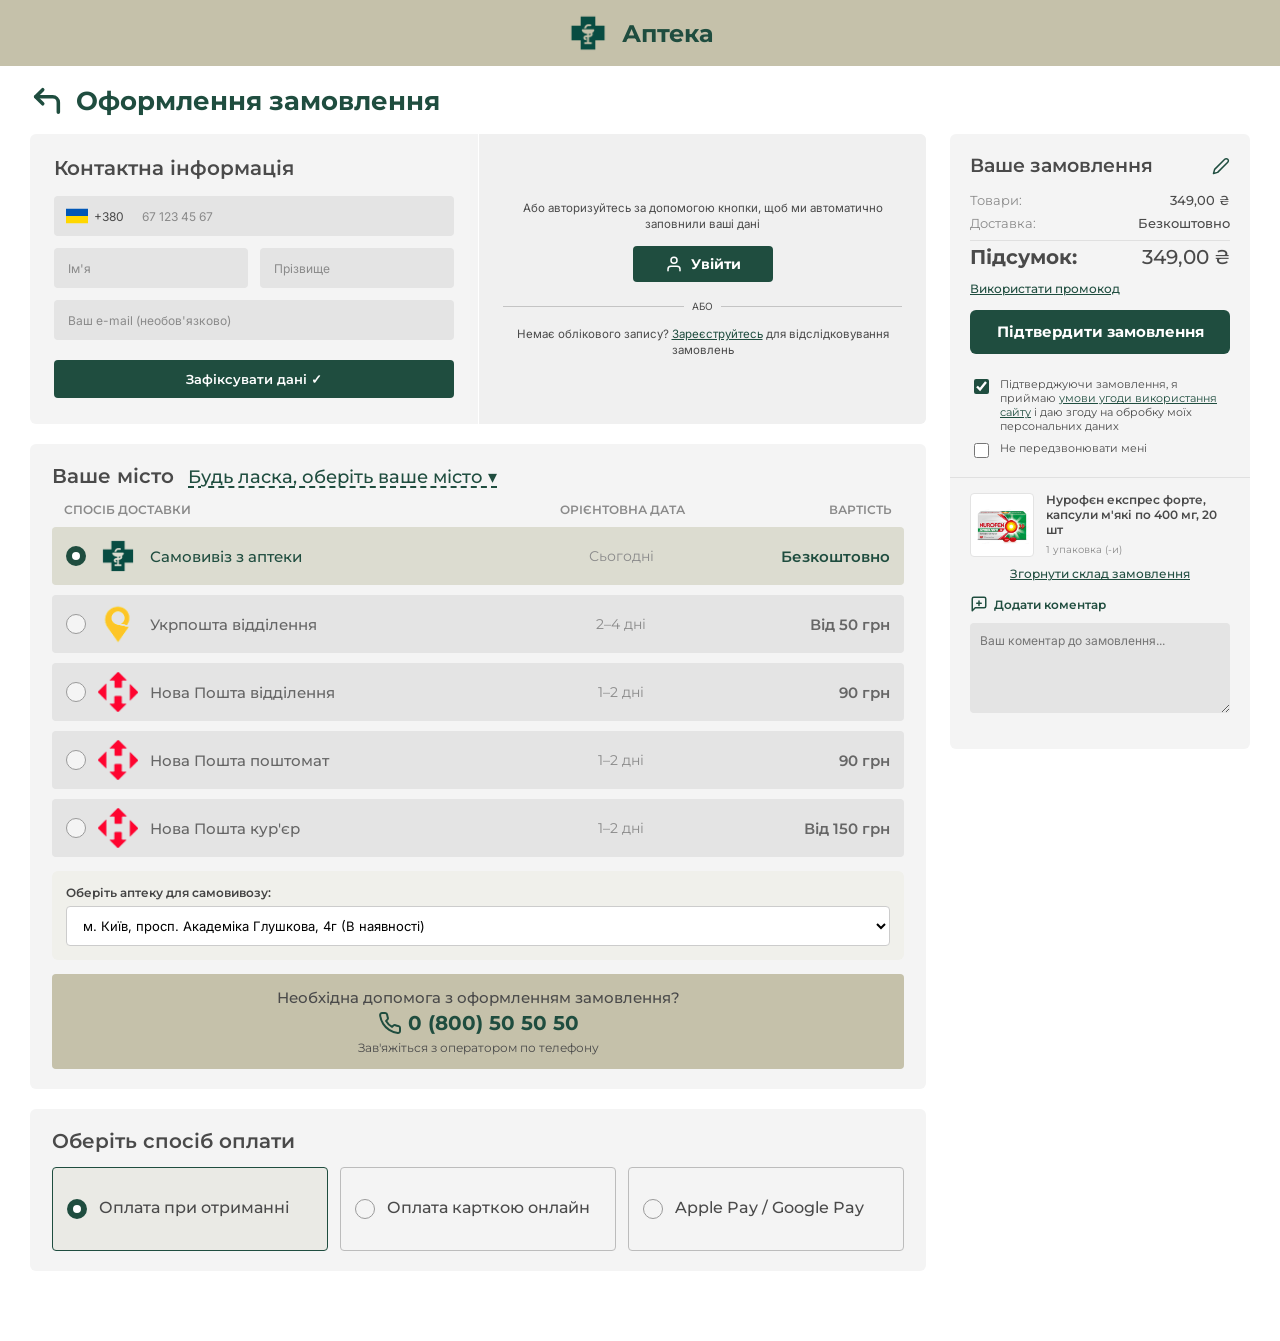
==== commit 8ddf8ff0: "додано логіку сторінки оформлення замовлення" ====
--- a/checkout.html
+++ b/checkout.html
@@ -11,7 +11,8 @@
   <link rel="stylesheet" href="css/checkout.css">
 </head>
 <body>
-  <!-- Спрощена шапка сторінки -->
+
+  <!-- Спрощена шапка -->
   <header class="header-simple">
     <a href="index.html" class="logo">
       <img src="img/logo.png" alt="Аптека">
@@ -20,70 +21,71 @@
   </header>
 
   <main class="container checkout">
-    <!-- Заголовок зі стрілочкою повернення -->
     <div class="checkout__title">
-      <a href="index.html" class="checkout__back" aria-label="Назад">
+      <a href="product.html" class="checkout__back" aria-label="Назад">
         <span class="icon icon--return"></span>
       </a>
       <h1>Оформлення замовлення</h1>
     </div>
 
-    <form class="checkout__grid" action="#" method="post">
+    <form id="js-checkout-form" class="checkout__grid">
+      
+      <!-- Ліва колонка -->
       <div class="checkout__main">
 
-        <!-- Контактна інформація -->
-        <section class="card contact">
-          <div class="contact__form">
+        <!-- 1. Контактна інформація -->
+        <section class="card contact" id="js-contact-card">
+          <div class="contact__form" id="js-contact-form-inner">
             <h2>Контактна інформація</h2>
 
             <div class="field field--phone">
-              <details class="flag-select">
-                <summary aria-label="Код країни">
-                  <img src="img/flag.png" alt="Україна">
-                  <svg class="chev" viewBox="0 0 24 24" width="14" height="14" fill="none" stroke="currentColor" stroke-width="3" stroke-linecap="round" stroke-linejoin="round" aria-hidden="true"><path d="M6 9l6 6 6-6"/></svg>
-                </summary>
-                <ul>
-                  <li><img src="img/flag.png" alt="">Україна <span>+380</span></li>
-                </ul>
-              </details>
-              <input type="tel" name="phone" placeholder="Ваш телефон" inputmode="tel" autocomplete="tel" required
-                     pattern="(\+?38)?0[0-9]{9}" title="Номер у форматі 0501234567 або +380501234567">
-              <span class="field__error">Введіть коректний номер, наприклад 0501234567</span>
+              <div class="flag-badge" aria-hidden="true">
+                <svg width="22" height="15" viewBox="0 0 22 15" fill="none"><rect width="22" height="7.5" fill="#0057B7"/><rect y="7.5" width="22" height="7.5" fill="#FFD700"/></svg>
+                <span>+380</span>
+              </div>
+              <input type="tel" id="checkout-phone" placeholder="67 123 45 67" maxlength="9" inputmode="numeric" required pattern="\d{9}">
+              <span class="field__error">Введіть 9 цифр після +380 (всього 12 цифр)</span>
             </div>
 
             <div class="field-row">
               <div class="field">
-                <input type="text" name="first-name" placeholder="Ім'я" autocomplete="given-name" required>
-                <span class="field__error">Вкажіть ім'я</span>
+                <input type="text" id="checkout-fname" placeholder="Ім'я" required>
+                <span class="field__error">Вкажіть ваше ім'я</span>
               </div>
               <div class="field">
-                <input type="text" name="last-name" placeholder="Прізвище" autocomplete="family-name" required>
+                <input type="text" id="checkout-lname" placeholder="Прізвище" required>
                 <span class="field__error">Вкажіть прізвище</span>
               </div>
             </div>
 
             <div class="field">
-              <input type="email" name="email" placeholder="Ваш e-mail (необов'язково)" autocomplete="email">
-              <span class="field__error">Перевірте адресу e-mail</span>
-            </div>
+              <input type="email" id="checkout-email" placeholder="Ваш e-mail (необов'язково)">
+            </div>
+
+            <button type="button" id="js-lock-contact-btn" class="btn-lock">Зафіксувати дані ✓</button>
+          </div>
+
+          <!-- Блок зафіксованих даних -->
+          <div class="contact__saved hidden" id="js-contact-saved">
+            <h2>Контактна інформація <button type="button" class="btn-link-edit" id="js-unlock-contact-btn">Змінити</button></h2>
+            <p><strong id="js-saved-fullname"></strong></p>
+            <p id="js-saved-phone"></p>
+            <p id="js-saved-email" class="text-muted"></p>
           </div>
 
           <div class="contact__login">
             <p>Або авторизуйтесь за допомогою кнопки, щоб ми автоматично заповнили ваші дані</p>
-            <a href="#" class="btn-login"><span class="icon icon--user"></span>Увійти</a>
+            <a href="#" class="btn-login"><span class="icon icon--user"></span> Увійти</a>
             <div class="or"><span>АБО</span></div>
-            <p>Немає облікового запису? <a href="#" class="link">Зареєструйтесь</a> для відслідковування замовлень в особистому кабінеті і автоматичного заповнення даних</p>
+            <p>Немає облікового запису? <a href="#" class="link">Зареєструйтесь</a> для відслідковування замовлень</p>
           </div>
         </section>
 
-        <!-- Спосіб доставки -->
+        <!-- 2. Спосіб доставки -->
         <section class="card delivery">
           <div class="delivery__city">
             <h2>Ваше місто</h2>
-            <a href="#city-modal" class="city-link">
-              Будь ласка, оберіть ваше місто
-              <svg class="chev" viewBox="0 0 24 24" width="14" height="14" fill="none" stroke="currentColor" stroke-width="3" stroke-linecap="round" stroke-linejoin="round" aria-hidden="true"><path d="M6 9l6 6 6-6"/></svg>
-            </a>
+            <a href="#city-modal" class="city-link" id="js-selected-city">Будь ласка, оберіть ваше місто ▾</a>
           </div>
 
           <div class="delivery__head">
@@ -92,319 +94,235 @@
             <span>ВАРТІСТЬ</span>
           </div>
 
-          <div class="delivery__list is-disabled">
-            <label class="delivery__row">
-              <input type="radio" name="delivery" id="d-pharmacy" disabled>
-              <span class="delivery__main">
-                <span class="radio"></span>
-                <img src="img/logo.png" alt="">
+          <div class="delivery__list">
+            <label class="delivery__row">
+              <input type="radio" name="delivery" id="d-pharmacy" value="0" checked data-type="pharmacy">
+              <div class="delivery__main">
+                <span class="radio"></span>
+                <img src="img/logo.png" alt="Аптека">
                 <span class="delivery__name">Самовивіз з аптеки</span>
-              </span>
-              <span class="delivery__date">—</span>
+              </div>
+              <span class="delivery__date">Сьогодні</span>
               <span class="delivery__price">Безкоштовно</span>
             </label>
 
             <label class="delivery__row">
-              <input type="radio" name="delivery" id="d-ukr" disabled>
-              <span class="delivery__main">
-                <span class="radio"></span>
-                <img src="img/ukrposhta.png" alt="">
+              <input type="radio" name="delivery" id="d-ukr" value="50" data-type="post">
+              <div class="delivery__main">
+                <span class="radio"></span>
+                <img src="img/ukrposhta.png" alt="Укрпошта">
                 <span class="delivery__name">Укрпошта відділення</span>
-              </span>
-              <span class="delivery__date">—</span>
+              </div>
+              <span class="delivery__date">2–4 дні</span>
               <span class="delivery__price">Від 50 грн</span>
             </label>
 
             <label class="delivery__row">
-              <input type="radio" name="delivery" id="d-np-branch" disabled>
-              <span class="delivery__main">
-                <span class="radio"></span>
-                <img src="img/novaposhta.png" alt="">
+              <input type="radio" name="delivery" id="d-np-branch" value="90" data-type="post">
+              <div class="delivery__main">
+                <span class="radio"></span>
+                <img src="img/novaposhta.png" alt="Нова Пошта">
                 <span class="delivery__name">Нова Пошта відділення</span>
-              </span>
-              <span class="delivery__date">—</span>
+              </div>
+              <span class="delivery__date">1–2 дні</span>
               <span class="delivery__price">90 грн</span>
             </label>
 
             <label class="delivery__row">
-              <input type="radio" name="delivery" id="d-np-box" disabled>
-              <span class="delivery__main">
-                <span class="radio"></span>
-                <img src="img/novaposhta.png" alt="">
+              <input type="radio" name="delivery" id="d-np-box" value="90" data-type="post">
+              <div class="delivery__main">
+                <span class="radio"></span>
+                <img src="img/novaposhta.png" alt="Поштомат">
                 <span class="delivery__name">Нова Пошта поштомат</span>
-              </span>
-              <span class="delivery__date">—</span>
+              </div>
+              <span class="delivery__date">1–2 дні</span>
               <span class="delivery__price">90 грн</span>
             </label>
 
             <label class="delivery__row">
-              <input type="radio" name="delivery" id="d-np-courier" disabled>
-              <span class="delivery__main">
-                <span class="radio"></span>
-                <img src="img/novaposhta.png" alt="">
+              <input type="radio" name="delivery" id="d-np-courier" value="150" data-type="courier">
+              <div class="delivery__main">
+                <span class="radio"></span>
+                <img src="img/novaposhta.png" alt="Кур'єр">
                 <span class="delivery__name">Нова Пошта кур'єр</span>
-              </span>
-              <span class="delivery__date">—</span>
+              </div>
+              <span class="delivery__date">1–2 дні</span>
               <span class="delivery__price">Від 150 грн</span>
             </label>
           </div>
 
+          <!-- Поля адреси в залежності від вибору -->
+          <div id="js-delivery-fields" class="delivery-fields-box">
+            <!-- Динамічні поля з JS -->
+          </div>
+
           <div class="help">
-            <p class="help__title">Необхідна допомога з оформленням замовлення?</p>
-            <a href="tel:0800505050" class="help__phone">
-              <span class="icon icon--phone"></span>
-              0 (800) 50 50 50
-            </a>
-            <p class="help__sub">Зв'яжіться з оператором по телефону</p>
+            <div class="help__title">Необхідна допомога з оформленням замовлення?</div>
+            <a href="tel:0800505050" class="help__phone"><span class="icon icon--phone"></span> 0 (800) 50 50 50</a>
+            <div class="help__sub">Зав'яжіться з оператором по телефону</div>
           </div>
         </section>
 
-        <!-- Спосіб оплати -->
+        <!-- 3. Спосіб оплати -->
         <section class="card pay">
           <h2>Оберіть спосіб оплати</h2>
           <div class="pay__grid">
             <label class="pay__option">
-              <input type="radio" name="pay" required>
+              <input type="radio" name="payment" value="cash" checked>
               <span class="radio"></span>
               <span>Оплата при отриманні</span>
             </label>
+
             <label class="pay__option">
-              <input type="radio" name="pay">
+              <input type="radio" name="payment" value="card" id="js-pay-card-radio">
               <span class="radio"></span>
               <span>Оплата карткою онлайн</span>
             </label>
+
             <label class="pay__option">
-              <input type="radio" name="pay">
+              <input type="radio" name="payment" value="gpay">
               <span class="radio"></span>
               <span>Apple Pay / Google Pay</span>
             </label>
           </div>
+
+          <!-- Поля для оплати карткою -->
+          <div id="js-card-payment-fields" class="card-payment-box hidden">
+            <div class="field">
+              <input type="text" placeholder="Номер картки (16 цифр)" maxlength="19">
+            </div>
+            <div class="field-row">
+              <div class="field">
+                <input type="text" placeholder="ММ/РР" maxlength="5">
+              </div>
+              <div class="field">
+                <input type="password" placeholder="CVV" maxlength="3">
+              </div>
+            </div>
+          </div>
         </section>
+
       </div>
 
-      <!-- Ваше замовлення -->
+      <!-- Сайдбар підсумку -->
       <aside class="card summary">
         <div class="summary__head">
           <h2>Ваше замовлення</h2>
-          <a href="#order-modal" class="summary__edit" aria-label="Редагувати замовлення">
+          <a href="#order-modal" class="summary__edit" aria-label="Редагувати склад замовлення">
             <span class="icon icon--pencil"></span>
           </a>
         </div>
 
         <dl class="summary__rows">
-          <div><dt>Товари:</dt><dd>349,00 ₴</dd></div>
+          <div>
+            <dt>Товари:</dt>
+            <dd id="js-sum-items">349,00 ₴</dd>
+          </div>
           <div>
             <dt>Доставка:</dt>
-            <dd>
+            <dd id="js-sum-delivery">
               <span class="v v-none">Ще не розрахована</span>
               <span class="v v-pharmacy">Безкоштовно</span>
-              <span class="v v-ukr">від 50 ₴</span>
-              <span class="v v-np-branch">90 ₴</span>
-              <span class="v v-np-box">90 ₴</span>
-              <span class="v v-np-courier">від 150 ₴</span>
+              <span class="v v-ukr">від 50,00 ₴</span>
+              <span class="v v-np-branch">90,00 ₴</span>
+              <span class="v v-np-box">90,00 ₴</span>
+              <span class="v v-np-courier">від 150,00 ₴</span>
             </dd>
           </div>
           <div class="summary__total">
             <dt>Підсумок:</dt>
-            <dd>
-              <span class="v v-none v-pharmacy">349,00 ₴</span>
-              <span class="v v-ukr">від 399,00 ₴</span>
-              <span class="v v-np-branch">439,00 ₴</span>
-              <span class="v v-np-box">439,00 ₴</span>
-              <span class="v v-np-courier">від 499,00 ₴</span>
-            </dd>
+            <dd id="js-sum-total">349,00 ₴</dd>
           </div>
         </dl>
 
-        <a href="#" class="link summary__promo">Використати промокод</a>
+        <a href="#promo" id="js-toggle-promo" class="link summary__promo">Використати промокод</a>
+
+        <button type="submit" class="btn-confirm">Підтвердити замовлення</button>
 
         <label class="check">
           <input type="checkbox" required checked>
-          <span>Підтверджуючи замовлення, я приймаю умови угоди використання сайту і даю згоду на обробку моїх персональних даних</span>
+          <span>Підтверджуючи замовлення, я приймаю <a href="#" class="link">умови угоди використання сайту</a> і даю згоду на обробку моїх персональних даних</span>
         </label>
+
         <label class="check check--muted">
-          <input type="checkbox" name="no-call">
+          <input type="checkbox" id="no-call">
           <span>Не передзвонювати мені</span>
         </label>
 
         <hr class="summary__line">
 
-        <input type="checkbox" id="fold" class="fold-toggle">
-        <div class="summary__item">
-          <img src="img/nurofen.png" alt="">
-          <div>
-            <strong>Нурофєн експрес форте, капс...</strong>
-            <small>1 упаковка</small>
-          </div>
-        </div>
-        <label for="fold" class="link summary__fold">
-          <span class="when-open">Згорнути склад замовлення</span>
-          <span class="when-closed">Розгорнути склад замовлення</span>
+        <input type="checkbox" id="fold-items" class="fold-toggle">
+
+        <div id="js-summary-items-container">
+          <!-- Рендериться з JS без повторів -->
+        </div>
+
+        <label for="fold-items" class="summary__fold">
+          <span class="when-open link">Згорнути склад замовлення</span>
+          <span class="when-closed link">Розгорнути склад замовлення</span>
         </label>
 
-        <a href="#" class="link summary__comment">
-          <span class="icon icon--message"></span>
-          Додати коментар
-        </a>
-        <textarea class="summary__textarea" name="comment" aria-label="Коментар до замовлення"></textarea>
-
-        <button type="submit" class="btn-confirm">Підтвердити замовлення</button>
+        <div class="summary__comment">
+          <span class="icon icon--message"></span> Додати коментар
+        </div>
+        <textarea class="summary__textarea" placeholder="Ваш коментар до замовлення..."></textarea>
       </aside>
+
     </form>
-  </main>
-
-  <!-- Футер -->
-  <footer class="footer">
-    <div class="container">
-      <div class="footer__top">
-        <div class="footer__pay">
-          <span class="footer__label">Ми приймаємо:</span>
-          <img src="img/mastercard.png" alt="Mastercard">
-          <img src="img/visa.png" alt="Visa">
-          <img src="img/apple-pay.png" alt="Apple Pay">
-          <img src="img/google-pay.png" alt="Google Pay">
-        </div>
-        <div class="footer__social">
-          <span class="footer__label">Слідкуйте за нами:</span>
-          <a href="#" aria-label="Facebook"><img src="img/facebook.png" alt="Facebook"></a>
-          <a href="#" aria-label="Telegram"><img src="img/telegram.png" alt="Telegram"></a>
-          <a href="#" aria-label="YouTube"><img src="img/youtube.png" alt="YouTube"></a>
-          <a href="#" aria-label="Instagram"><img src="img/instagram.png" alt="Instagram"></a>
-        </div>
-      </div>
-
-      <hr class="footer__line">
-
-      <div class="footer__cols">
-        <!-- Покупцям -->
-        <div class="footer__col">
-          <h4 class="footer__title">Покупцям</h4>
-          <ul class="footer__list">
-            <li><a href="#">Про компанію</a></li>
-            <li><a href="#">Розшифровка рецепту з фото</a></li>
-            <li><a href="#">Акції</a></li>
-            <li><a href="#">Блог</a></li>
-            <li><a href="#">Корпоративним клієнтам та юридичним особам</a></li>
-            <li><a href="#">Оплата і доставка</a></li>
-            <li><a href="#">Повернення товару</a></li>
-            <li><a href="#">Контроль якості</a></li>
-            <li><a href="#">Питання?</a></li>
-          </ul>
-        </div>
-
-        <!-- Інформація -->
-        <div class="footer__col">
-          <h4 class="footer__title">Інформація</h4>
-          <ul class="footer__list">
-            <li><a href="#">Всі аптеки</a></li>
-            <li><a href="#">Аптеки партнери</a></li>
-            <li><a href="#">Як зробити замовлення?</a></li>
-            <li><a href="#">Умови використання сайту</a></li>
-            <li><a href="#">Політика конфіденційності</a></li>
-            <li><a href="#">Новини</a></li>
-            <li><a href="#">Доступні ліки</a></li>
-            <li><a href="#">Маркетингова політика</a></li>
-            <li><a href="#">Контакти</a></li>
-          </ul>
-        </div>
-
-        <!-- Контакти -->
-        <div class="footer__contacts">
-          <h4>Контакти</h4>
-          <p class="footer__phone">0 800 50 50 50</p>
-          <p>Безкоштовно по Україні</p>
-          <p>Щодня з 08:00 до 22:00</p>
-          <p class="gap">м. Київ, просп. Академіка Глушкова, 4г</p>
-          <p>info@apteka.ua</p>
-        </div>
-      </div>
-
-      <div class="footer__warning">
-        <span>САМОЛІКУВАННЯ МОЖЕ БУТИ ШКІДЛИВИМ ДЛЯ ВАШОГО ЗДОРОВ'Я</span>
+
+    <!-- Модальне вікно вибору міста за макетом Figma -->
+    <div id="city-modal" class="modal">
+      <a href="#" class="modal__overlay" aria-label="Закрити"></a>
+      <div class="modal__dialog modal__dialog--city">
+        <a href="#" class="modal__close modal__close--circle" aria-label="Закрити">✕</a>
+        <div class="city__top">
+          <label>Ваш населений пункт:</label>
+          <div class="city__search">
+            <input type="text" id="city-input" placeholder="Введіть назву міста..." autocomplete="off">
+            <button type="button" aria-label="Визначити локацію">
+              <svg width="22" height="22" viewBox="0 0 24 24" fill="none" stroke="#1F4D3F" stroke-width="2.2" stroke-linecap="round" stroke-linejoin="round">
+                <circle cx="12" cy="12" r="6"/>
+                <circle cx="12" cy="12" r="1.5" fill="#1F4D3F"/>
+                <line x1="12" y1="2" x2="12" y2="5"/>
+                <line x1="12" y1="19" x2="12" y2="22"/>
+                <line x1="2" y1="12" x2="5" y2="12"/>
+                <line x1="19" y1="12" x2="23" y2="12"/>
+              </svg>
+            </button>
+            <div id="js-city-results" class="city-search-results"></div>
+          </div>
+          <p>Ми возимо у всі населені пункти України. Вкажіть необхідне Вам місто чи село, щоб побачити доступні способи доставки</p>
+        </div>
+        <div class="city__popular">
+          <h3>Популярні міста:</h3>
+          <div class="city__chips">
+            <button type="button" class="city-chip" data-city="Київ">Київ</button>
+            <button type="button" class="city-chip" data-city="Львів">Львів</button>
+            <button type="button" class="city-chip" data-city="Харків">Харків</button>
+            <button type="button" class="city-chip" data-city="Одеса">Одеса</button>
+            <button type="button" class="city-chip" data-city="Дніпро">Дніпро</button>
+            <button type="button" class="city-chip" data-city="Луцьк">Луцьк</button>
+            <button type="button" class="city-chip" data-city="Полтава">Полтава</button>
+            <button type="button" class="city-chip" data-city="Запоріжжя">Запоріжжя</button>
+          </div>
+        </div>
       </div>
     </div>
-  </footer>
-
-  <!-- Мобільна навігація -->
-  <nav class="mobile-nav" aria-label="Мобільна навігація">
-    <a href="index.html" class="mobile-nav__item"><span class="icon icon--home"></span><span>Головна</span></a>
-    <a href="catalog.html" class="mobile-nav__item"><span class="icon icon--catalog"></span><span>Каталог</span></a>
-    <a href="pharmacies.html" class="mobile-nav__item"><span class="icon icon--location"></span><span>Всі аптеки</span></a>
-    <a href="#" class="mobile-nav__item"><span class="icon icon--saved"></span><span>Обране</span></a>
-    <a href="checkout.html" class="mobile-nav__item"><span class="icon icon--shop"></span><span>Кошик</span></a>
-  </nav>
-
-  <!-- Модальне вікно вибір міста -->
-  <div class="modal" id="city-modal">
-    <a href="#" class="modal__overlay" aria-label="Закрити"></a>
-    <div class="modal__dialog">
-      <a href="#" class="modal__close modal__close--light" aria-label="Закрити">
-        <svg viewBox="0 0 24 24" width="24" height="24" fill="none" stroke="currentColor" stroke-width="2.5" stroke-linecap="round" aria-hidden="true"><path d="M5 5l14 14M19 5L5 19"/></svg>
-      </a>
-      <div class="city__top">
-        <label for="city-input">Ваш населений пункт:</label>
-        <div class="city__search">
-          <input id="city-input" type="text" placeholder="Введіть назву міста" autocomplete="off">
-          <button type="button" aria-label="Визначити місцезнаходження">
-            <svg viewBox="0 0 24 24" width="26" height="26" fill="none" stroke="currentColor" stroke-width="2" stroke-linecap="round" aria-hidden="true"><circle cx="12" cy="12" r="7"/><circle cx="12" cy="12" r="2.5" fill="currentColor"/><path d="M12 2v3M12 19v3M2 12h3M19 12h3"/></svg>
-          </button>
-        </div>
-        <p>Ми возимо у всі населені пункти України. Вкажіть необхідне Вам місто чи село, щоб побачити доступні способи доставки</p>
-      </div>
-      <div class="city__popular">
-        <h3>Популярні міста:</h3>
-        <div class="city__chips">
-          <a href="#" class="city-chip">Київ</a>
-          <a href="#" class="city-chip">Львів</a>
-          <a href="#" class="city-chip">Харків</a>
-          <a href="#" class="city-chip">Одеса</a>
-          <a href="#" class="city-chip">Дніпро</a>
-          <a href="#" class="city-chip">Луцьк</a>
-          <a href="#" class="city-chip">Полтава</a>
-          <a href="#" class="city-chip">Запоріжжя</a>
+
+    <!-- Модальне вікно редагування замовлення за макетом Figma -->
+    <div id="order-modal" class="modal">
+      <a href="#" class="modal__overlay" aria-label="Закрити"></a>
+      <div class="modal__dialog modal__dialog--order-figma">
+        <a href="#" class="modal__close modal__close--dark-green" aria-label="Закрити">✕</a>
+        <div id="js-modal-items-list" class="figma-items-list">
+          <!-- Рендериться з JS за стилем макета -->
         </div>
       </div>
     </div>
-  </div>
-
-  <!-- Модальне вікно редагування замовлення -->
-  <div class="modal" id="order-modal">
-    <a href="#" class="modal__overlay" aria-label="Закрити"></a>
-    <div class="modal__dialog modal__dialog--order">
-      <a href="#" class="modal__close modal__close--dark" aria-label="Закрити">
-        <svg viewBox="0 0 24 24" width="24" height="24" fill="none" stroke="currentColor" stroke-width="2.5" stroke-linecap="round" aria-hidden="true"><path d="M5 5l14 14M19 5L5 19"/></svg>
-      </a>
-      <div class="order-item">
-        <img src="img/nurofen.png" alt="Нурофєн експрес форте">
-        <div class="order-item__info">
-          <h3>Нурофєн експрес форте</h3>
-          <small>Арт: 814278</small>
-          <div class="order-item__qty">
-            <button type="button" class="qty-btn" aria-label="Менше">
-              <svg viewBox="0 0 24 24" width="20" height="20" fill="none" stroke="currentColor" stroke-width="3" stroke-linecap="round" aria-hidden="true"><path d="M5 12h14"/></svg>
-            </button>
-            <span>1</span>
-            <button type="button" class="qty-btn" aria-label="Більше">
-              <svg viewBox="0 0 24 24" width="20" height="20" fill="none" stroke="currentColor" stroke-width="3" stroke-linecap="round" aria-hidden="true"><path d="M12 5v14M5 12h14"/></svg>
-            </button>
-          </div>
-        </div>
-        <button type="button" class="order-item__delete" aria-label="Видалити товар">
-          <svg viewBox="0 0 24 24" width="22" height="22" fill="none" stroke="currentColor" stroke-width="2" stroke-linecap="round" stroke-linejoin="round" aria-hidden="true"><path d="M4 7h16M9 7V4h6v3M6 7l1 13h10l1-13M10 11v6M14 11v6"/></svg>
-        </button>
-      </div>
-    </div>
-  </div>
-
-  <!-- Скрипт для перегляду інформації в футері на мобільному -->
-  <script>
-    document.querySelectorAll('.footer__title').forEach(title => {
-      title.addEventListener('click', () => {
-        if (window.innerWidth <= 640) {
-          title.parentElement.classList.toggle('is-open');
-        }
-      });
-    });
-  </script>
+
+  </main>
+
+  <script src="js/main.js" defer></script>
+  <script src="js/checkout.js" defer></script>
 </body>
 </html>
--- a/css/components.css
+++ b/css/components.css
@@ -184,14 +184,14 @@
 /* Банер */
 .hero {
   position: relative;
-  min-height: 290px;
-  margin: 20px 0 70px;
-  padding: 0 48px;
+  min-height: 210px;
+  margin: 20px 0 90px; 
+  padding: 36px 48px;
   display: flex;
   align-items: center;
   background: var(--color-bg-soft);
   border-radius: var(--radius-lg);
-  overflow: visible;
+  overflow: visible !important; 
 }
 
 .hero__text {
@@ -209,11 +209,10 @@
   margin: 12px 0 24px;
   font: 400 13px var(--font-body);
 }
-
 .btn-outline {
   display: inline-flex;
   align-items: center;
-  height: 32px;
+  height: 34px;
   padding: 0 14px;
   border: 1.5px solid var(--color-primary);
   border-radius: var(--radius-sm);
@@ -227,15 +226,16 @@
   background: var(--color-primary);
   color: #fff;
 }
-
 .hero__img {
   position: absolute;
   top: 0;
   right: 0;
-  height: 350px;
+  height: 288px; 
   width: auto;
+  object-fit: contain;
+  object-position: top right;
   pointer-events: none;
-  z-index: 1;
+  z-index: 3;
 }
 
 /* Стрілки */
@@ -511,7 +511,7 @@
   display: none;
 }
 
-   /* АДАПТИВНІ СТИЛІ ДЛЯ ПЛАНШЕТА (641px – 1024px) */
+ /* АДАПТИВНІ СТИЛІ ДЛЯ ПЛАНШЕТА (641px – 1024px) */
 
 @media (min-width: 641px) and (max-width: 1024px) {
   :root {
@@ -534,7 +534,7 @@
     height: auto;
     background: #fff;
     padding: 0;
-    overflow: hidden;
+    overflow: visible !important;
   }
 
   .header::after {
@@ -798,8 +798,9 @@
   }
 
   .hero {
+    display: flex;
     flex-direction: column;
-    background: transparent;
+    background: transparent !important;
     padding: 0;
     margin: 10px 0 24px;
     min-height: auto;
@@ -811,28 +812,33 @@
     transform: none;
     height: 180px;
     width: auto;
-    margin: 0 -8px -20px auto;
+    max-width: 100%;
+    margin: 0 0 -18px auto; /* нахлест капсул на зелену плашку */
+    display: block;
     z-index: 2;
   }
 
   .hero__text {
     width: 100%;
     max-width: 100%;
-    background: var(--color-bg-soft);
+    background: var(--color-bg-soft) !important; /* зелений фон для картки з текстом */
     border-radius: var(--radius-lg);
-    padding: 34px 16px 18px;
-    align-items: flex-start;
+    padding: 28px 20px 20px;
     text-align: left;
+    box-sizing: border-box;
     z-index: 1;
   }
 
   .hero__title {
-    font-size: 19px;
+    font-size: 20px;
+    line-height: 1.25;
+    color: var(--color-primary);
   }
 
   .hero__sub {
-    margin: 8px 0 16px;
-    font-size: 12px;
+    margin: 10px 0 18px;
+    font-size: 13px;
+    color: var(--color-text);
   }
 
   .btn-outline {
@@ -840,6 +846,11 @@
     justify-content: center;
     height: 38px;
     font-size: 13px;
+    border: 1.5px solid var(--color-primary);
+    border-radius: var(--radius-sm);
+    background: transparent;
+    color: var(--color-primary);
+    box-sizing: border-box;
   }
 
   .arrows {
--- a/css/checkout.css
+++ b/css/checkout.css
@@ -347,6 +347,43 @@
   
   .city-link:hover {
     text-decoration-style: solid;
+  }
+
+  .city__search {
+    position: relative;
+  }
+
+  .city-search-results {
+    position: absolute;
+    top: 100%;
+    left: 0;
+    right: 0;
+    background: #fff;
+    border-radius: 8px;
+    box-shadow: 0 4px 16px rgba(0,0,0,0.18);
+    max-height: 180px;
+    overflow-y: auto;
+    z-index: 50;
+    margin-top: 4px;
+    padding: 4px 0;
+    display: none;
+  }
+
+  .city-search-results.is-active {
+    display: block;
+  }
+
+  .city-search-item {
+    padding: 8px 14px;
+    text-align: left;
+    font-size: 13px;
+    color: #333;
+    cursor: pointer;
+    transition: background .15s;
+  }
+
+  .city-search-item:hover {
+    background: #CFCAAB;
   }
   
   .delivery__head,
@@ -805,73 +842,133 @@
     background: var(--color-accent);
   }
   
-  /* Редагування замовлення в модалці */
-  .modal__dialog--order {
-    padding: 28px 24px;
-  }
-  
-  .order-item {
-    position: relative;
-    display: flex;
-    gap: 16px;
-    align-items: center;
-  }
-  
-  .order-item > img {
-    width: 90px;
-    height: 90px;
-    object-fit: contain;
-    padding: 4px;
-    border: 1px solid var(--color-border);
-    border-radius: 4px;
-  }
-  
-  .order-item__info h3 {
-    font: 600 18px var(--font-heading);
-    color: var(--co-text);
-  }
-  
-  .order-item__info small {
-    display: block;
-    margin: 2px 0 10px;
-    color: var(--co-muted);
-    font-size: 11px;
-  }
-  
-  .order-item__qty {
-    display: flex;
-    align-items: center;
-    gap: 12px;
-    font: 600 18px var(--font-heading);
-  }
-  
-  .qty-btn {
-    width: 28px;
-    height: 28px;
-    padding: 0;
-    border: 0;
-    border-radius: 4px;
-    background: var(--color-primary);
-    color: #fff;
-    display: grid;
-    place-items: center;
-  }
-  
-  .order-item__delete {
-    position: absolute;
-    top: 0;
-    right: 0;
-    width: 32px;
-    height: 32px;
-    border: 0;
-    background: transparent;
-    color: #999;
-    cursor: pointer;
-  }
-  
-  .order-item__delete:hover {
-    color: var(--co-error);
-  }
+/* Редагування замовлення в модалці */
+.modal__dialog--order {
+  padding: 32px 28px 24px;
+}
+
+/* Кнопка закриття модального вікна */
+.modal__close--dark {
+  position: absolute;
+  top: 14px;
+  right: 14px;
+  z-index: 10;
+  width: 32px;
+  height: 32px;
+  border-radius: 50%;
+  background: var(--color-primary);
+  color: #fff;
+  display: grid;
+  place-items: center;
+  transition: transform .2s, background-color .2s;
+}
+
+.modal__close--dark:hover {
+  background: #17392f;
+  transform: scale(1.1);
+}
+
+.modal__close--dark svg {
+  width: 18px;
+  height: 18px;
+}
+
+/* Рядок товару в модалці */
+.order-item {
+  position: relative;
+  display: flex;
+  align-items: center;
+  gap: 16px;
+  padding-right: 48px;
+  padding-bottom: 20px;
+  border-bottom: 1px solid #e0e0e0;
+}
+
+/* Зображення товару */
+.order-item > img {
+  flex: none;
+  width: 80px;
+  height: 80px;
+  object-fit: contain;
+  padding: 4px;
+  border: 1px solid var(--color-border);
+  border-radius: var(--radius-sm);
+  background: #fff;
+}
+
+/* Інформація про препарат */
+.order-item__info {
+  flex: 1;
+  min-width: 0;
+}
+
+.order-item__info h3 {
+  font: 600 16px var(--font-heading);
+  color: var(--co-text);
+  margin-bottom: 2px;
+  white-space: nowrap;
+  overflow: hidden;
+  text-overflow: ellipsis;
+}
+
+.order-item__info small {
+  display: block;
+  margin-bottom: 8px;
+  color: var(--co-muted);
+  font: 400 11px var(--font-heading);
+}
+
+/* Лічильник кількості */
+.order-item__qty {
+  display: inline-flex;
+  align-items: center;
+  gap: 12px;
+  font: 600 16px var(--font-heading);
+  color: var(--co-text);
+}
+
+.qty-btn {
+  width: 28px;
+  height: 28px;
+  padding: 0;
+  border: 0;
+  border-radius: 4px;
+  background: var(--color-primary);
+  color: #fff;
+  display: grid;
+  place-items: center;
+  cursor: pointer;
+  transition: transform .2s;
+}
+
+.qty-btn:hover {
+  transform: scale(1.08);
+}
+
+.order-item__delete {
+  position: static; 
+  flex: none;
+  width: 36px;
+  height: 36px;
+  margin-left: auto;
+  border: 0;
+  background: transparent;
+  color: #888;
+  cursor: pointer;
+  display: grid;
+  place-items: center;
+  transition: color .2s, transform .2s;
+}
+
+.order-item__delete:hover {
+  color: var(--co-error);
+  transform: scale(1.15);
+}
+
+.order-item__delete svg {
+  width: 22px;
+  height: 22px;
+}
   
   
   /* АДАПТИВНІ СТИЛІ ДЛЯ ПЛАНШЕТА (641px – 1024px) */
@@ -1037,4 +1134,347 @@
       height: 44px;
       font-size: 15px;
     }
-  }+  }
+  /* Прапорець без зображення */
+.field--phone {
+  position: relative;
+  display: flex;
+  align-items: center;
+}
+
+.flag-badge {
+  position: absolute;
+  top: 50%;
+  left: 12px;
+  transform: translateY(-50%);
+  display: flex;
+  align-items: center;
+  gap: 6px;
+  font: 400 12px/1 var(--font-body);
+  color: var(--co-text);
+  z-index: 2;
+  pointer-events: none;
+}
+
+.field--phone input {
+  padding-left: 88px !important;
+  font: 400 12px var(--font-body) !important;
+  height: 40px !important;
+  box-sizing: border-box;
+}
+.btn-confirm {
+  width: 100%;
+  height: 44px;
+  border: 0;
+  border-radius: var(--radius-sm);
+  background: var(--color-primary);
+  color: #fff;
+  font: 700 15px var(--font-heading);
+  cursor: pointer;
+  transition: background .2s, transform .2s;
+  margin-bottom: 20px; 
+}
+
+/* Фіксація контактних даних */
+.btn-lock {
+  width: 100%;
+  height: 38px;
+  margin-top: 8px;
+  border: 0;
+  border-radius: 4px;
+  background: var(--color-primary);
+  color: #fff;
+  font: 600 13px var(--font-heading);
+  cursor: pointer;
+  transition: background .2s;
+}
+
+.btn-lock:hover {
+  background: #17392f;
+}
+
+.contact__saved {
+  padding: 22px 24px;
+}
+
+.contact__saved h2 {
+  display: flex;
+  justify-content: space-between;
+  align-items: center;
+}
+
+.btn-link-edit {
+  background: none;
+  border: 0;
+  color: var(--color-primary);
+  text-decoration: underline;
+  font-size: 13px;
+  cursor: pointer;
+}
+
+/* Динамічні поля доставки */
+.delivery-fields-box {
+  margin-top: 14px;
+  padding: 14px;
+  background: #f0f0eb;
+  border-radius: 6px;
+}
+
+.delivery-fields-box label {
+  display: block;
+  margin-bottom: 6px;
+  font: 600 12px var(--font-heading);
+  color: #444;
+}
+
+.delivery-fields-box select,
+.delivery-fields-box input {
+  width: 100%;
+  height: 40px;
+  padding: 0 12px;
+  border: 1px solid #ccc;
+  border-radius: 4px;
+  font: 400 13px var(--font-body);
+  background: #fff;
+  outline: none;
+}
+
+/* Поля для оплати карткою */
+.card-payment-box {
+  margin-top: 14px;
+  padding: 14px;
+  background: #f4f4f4;
+  border-radius: 6px;
+  border: 1px dashed var(--color-primary);
+}
+
+.hidden {
+  display: none !important;
+}
+
+.modal__dialog--city {
+  max-width: 440px;
+  border-radius: 16px;
+  overflow: hidden;
+  background: #fff;
+}
+
+.modal__close--circle {
+  position: absolute;
+  top: 10px;
+  right: 10px;
+  width: 34px;
+  height: 34px;
+  border-radius: 50%;
+  background: #fff;
+  color: #333;
+  box-shadow: 0 2px 8px rgba(0,0,0,0.15);
+  display: grid;
+  place-items: center;
+  font-weight: bold;
+  font-size: 16px;
+  z-index: 10;
+  text-decoration: none;
+}
+
+.city__top {
+  background: #CFCAAB;
+  padding: 24px 20px 16px;
+  text-align: center;
+}
+
+.city__top label {
+  font: 700 16px var(--font-heading);
+  color: #1F4D3F;
+  margin-bottom: 10px;
+  display: block;
+}
+
+.city__search {
+  position: relative;
+  margin-bottom: 10px;
+}
+
+.city__search input {
+  width: 100%;
+  height: 42px;
+  padding: 0 40px 0 14px;
+  border-radius: 8px;
+  border: 0;
+  font-size: 14px;
+  box-sizing: border-box;
+}
+
+.city__search button {
+  position: absolute;
+  right: 10px;
+  top: 50%;
+  transform: translateY(-50%);
+  border: 0;
+  background: transparent;
+  font-size: 16px;
+  cursor: pointer;
+}
+
+.city__top p {
+  font-size: 11px;
+  line-height: 1.35;
+  color: #1F4D3F;
+  margin: 0;
+}
+
+.city__popular {
+  padding: 16px 20px 24px;
+  text-align: center;
+}
+
+.city__popular h3 {
+  font: 600 14px var(--font-heading);
+  margin-bottom: 12px;
+  color: #333;
+}
+
+.city__chips {
+  display: flex;
+  flex-wrap: wrap;
+  justify-content: center;
+  gap: 8px;
+}
+
+.city-chip {
+  padding: 6px 14px;
+  border: 0;
+  border-radius: 6px;
+  background: #E5E5E5;
+  font: 500 13px var(--font-heading);
+  color: #333;
+  cursor: pointer;
+  transition: background .2s;
+}
+
+.city-chip:hover {
+  background: #CFCAAB;
+}
+
+
+.modal__dialog--order-figma {
+  max-width: 440px;
+  border-radius: 16px;
+  padding: 44px 20px 20px !important; /* Відступ зверху для хрестика */
+  background: #fff;
+  position: relative;
+  overflow: visible !important;
+}
+
+.modal__close--dark-green {
+  position: absolute;
+  top: 12px;
+  right: 12px;
+  width: 32px;
+  height: 32px;
+  border-radius: 50%;
+  background: #1F4D3F;
+  color: #fff;
+  display: grid;
+  place-items: center;
+  font-weight: bold;
+  font-size: 16px;
+  text-decoration: none;
+  box-shadow: 0 2px 8px rgba(0, 0, 0, 0.15);
+  z-index: 10;
+}
+
+.modal__close--dark-green:hover {
+  background: #17392f;
+  transform: scale(1.08);
+}
+
+.figma-cart-card {
+  display: flex;
+  align-items: center;
+  gap: 14px;
+  position: relative;
+  padding-bottom: 12px;
+  border-bottom: 1px solid #eee;
+  margin-bottom: 12px;
+}
+
+.figma-cart-card__img {
+  width: 90px;
+  height: 90px;
+  object-fit: contain;
+  border: 1px solid #E0E0E0;
+  border-radius: 8px;
+  padding: 4px;
+  flex: none;
+}
+
+.figma-cart-card__body {
+  flex: 1;
+}
+
+.figma-cart-card__title {
+  font: 700 15px/1.3 var(--font-heading);
+  color: #222;
+  margin: 0 0 4px;
+  padding-right: 36px;
+}
+
+.figma-cart-card__art {
+  font: 400 11px var(--font-body);
+  color: #888;
+  margin-bottom: 12px;
+}
+
+.figma-cart-card__delete {
+  position: relative !important;
+  top: auto !important;
+  right: auto !important;
+  margin-left: auto;
+  width: 34px;
+  height: 34px;
+  border-radius: 50%;
+  background: #1F4D3F;
+  border: 0;
+  color: #fff;
+  display: grid;
+  place-items: center;
+  cursor: pointer;
+  font-size: 14px;
+  flex: none;
+}
+
+.figma-qty-control {
+  display: inline-flex;
+  align-items: center;
+  gap: 12px;
+}
+
+.figma-qty-btn {
+  width: 28px;
+  height: 28px;
+  border-radius: 4px;
+  background: #1F4D3F;
+  color: #fff;
+  border: 0;
+  font: 700 16px var(--font-heading);
+  display: grid;
+  place-items: center;
+  cursor: pointer;
+}
+
+.figma-qty-val {
+  font: 700 15px var(--font-heading);
+  color: #222;
+}
+
+.check {
+  display: flex;
+  align-items: flex-start;
+  gap: 8px;
+  margin-top: 4px !important;
+  margin-bottom: 4px !important;
+  font: 400 10.5px/1.35 var(--font-heading);
+  color: var(--co-text);
+  cursor: pointer;
+}
